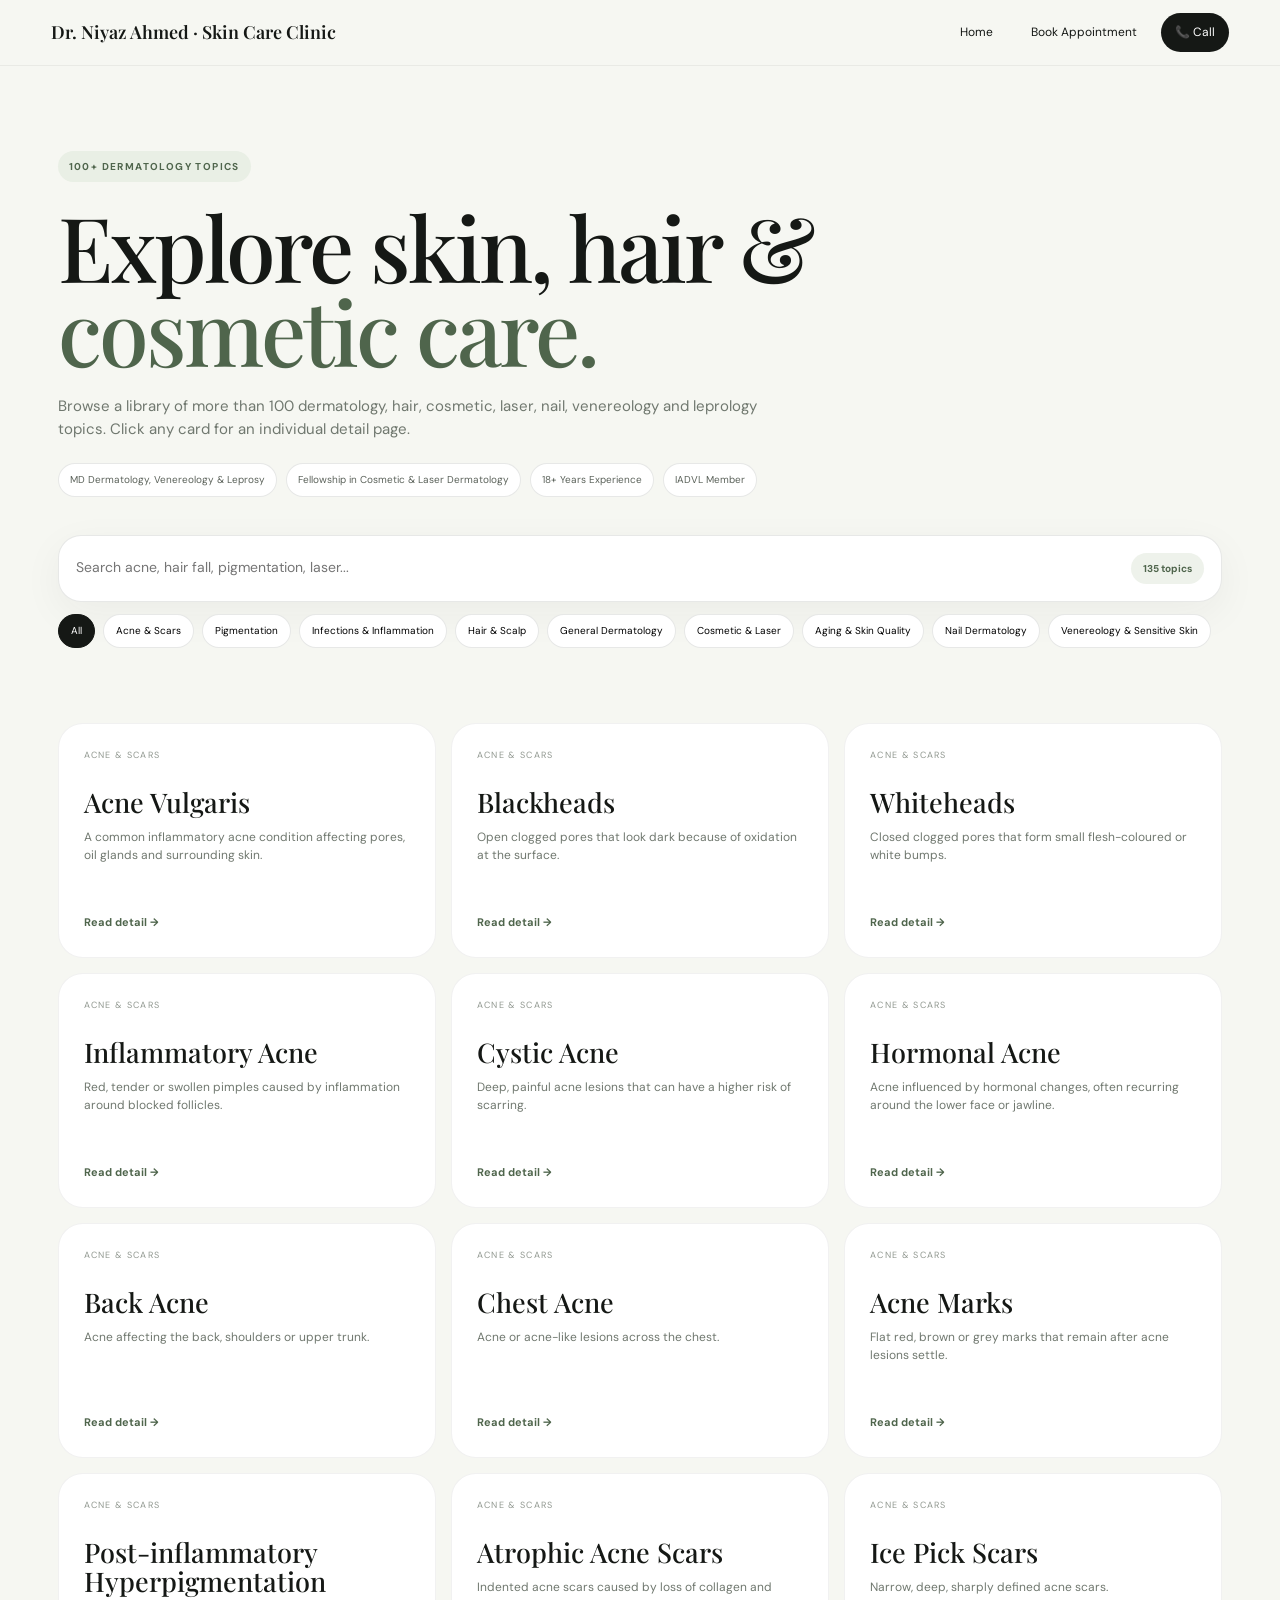
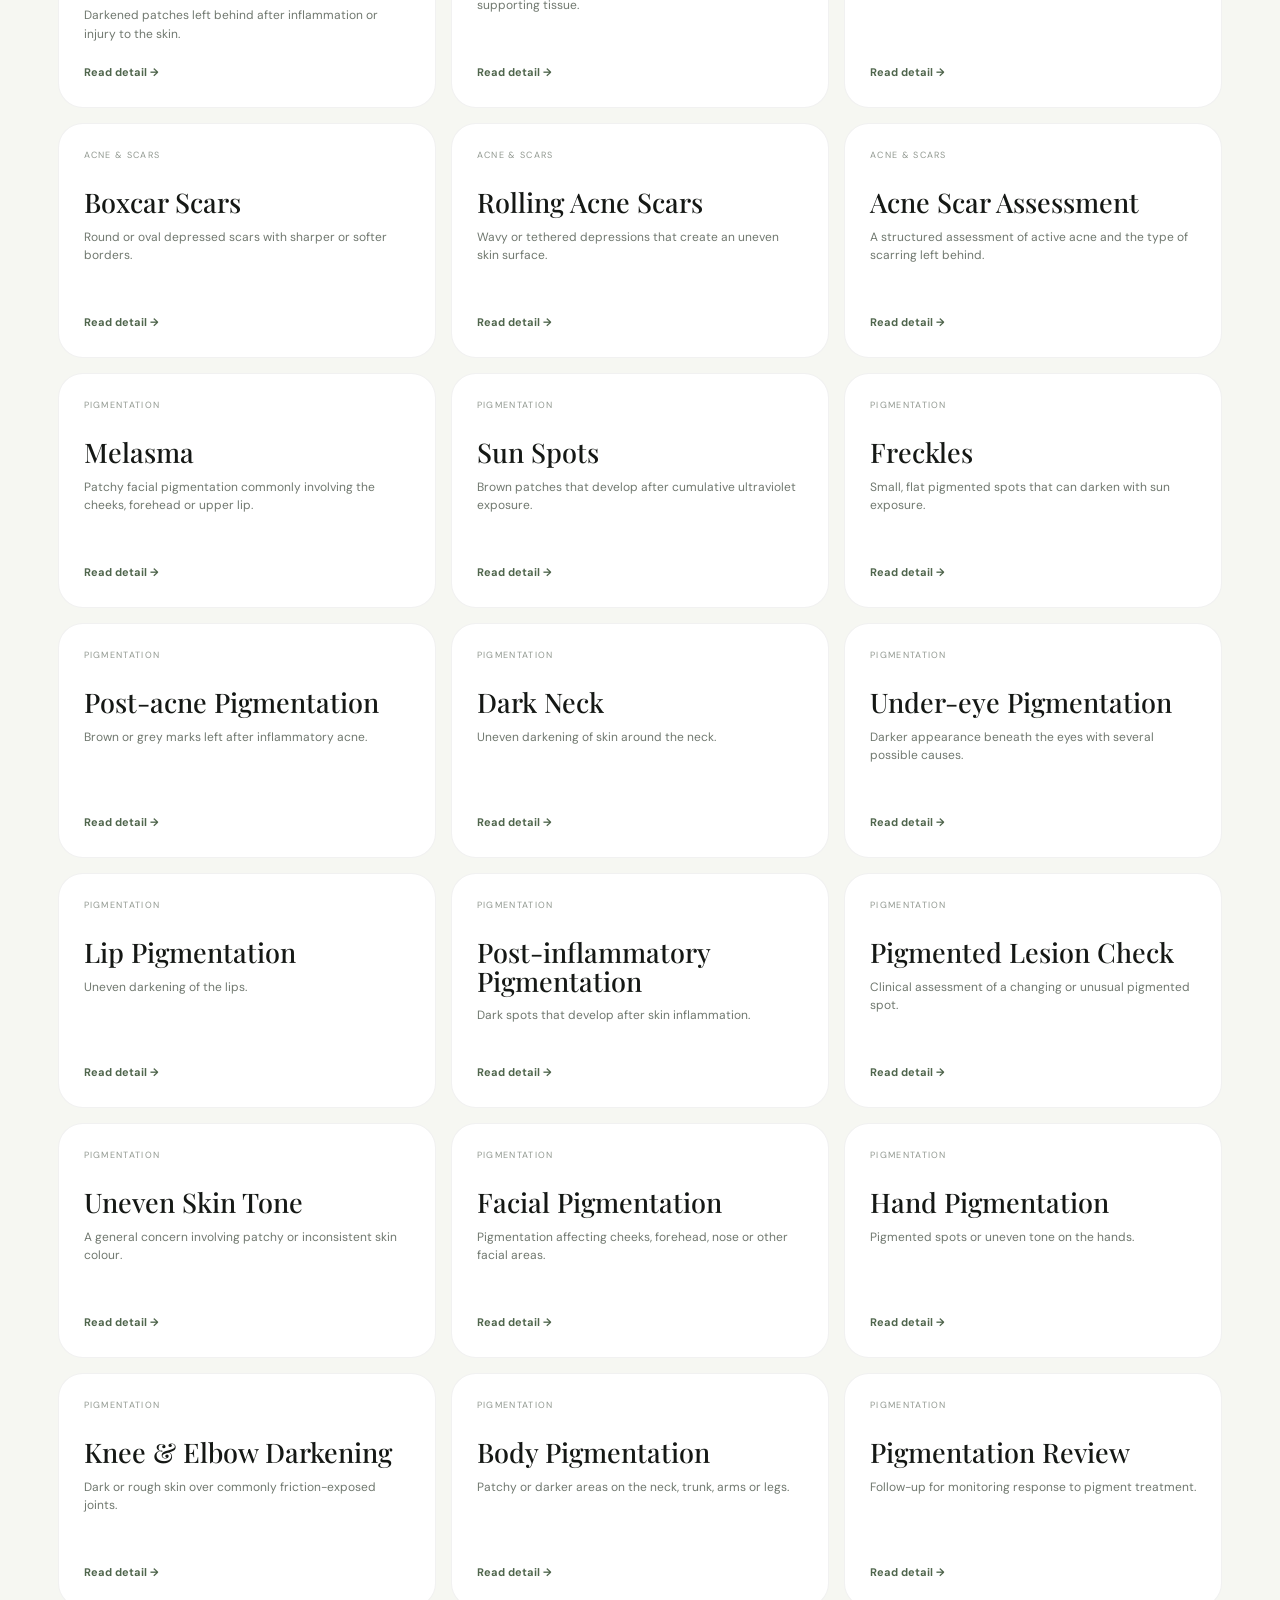
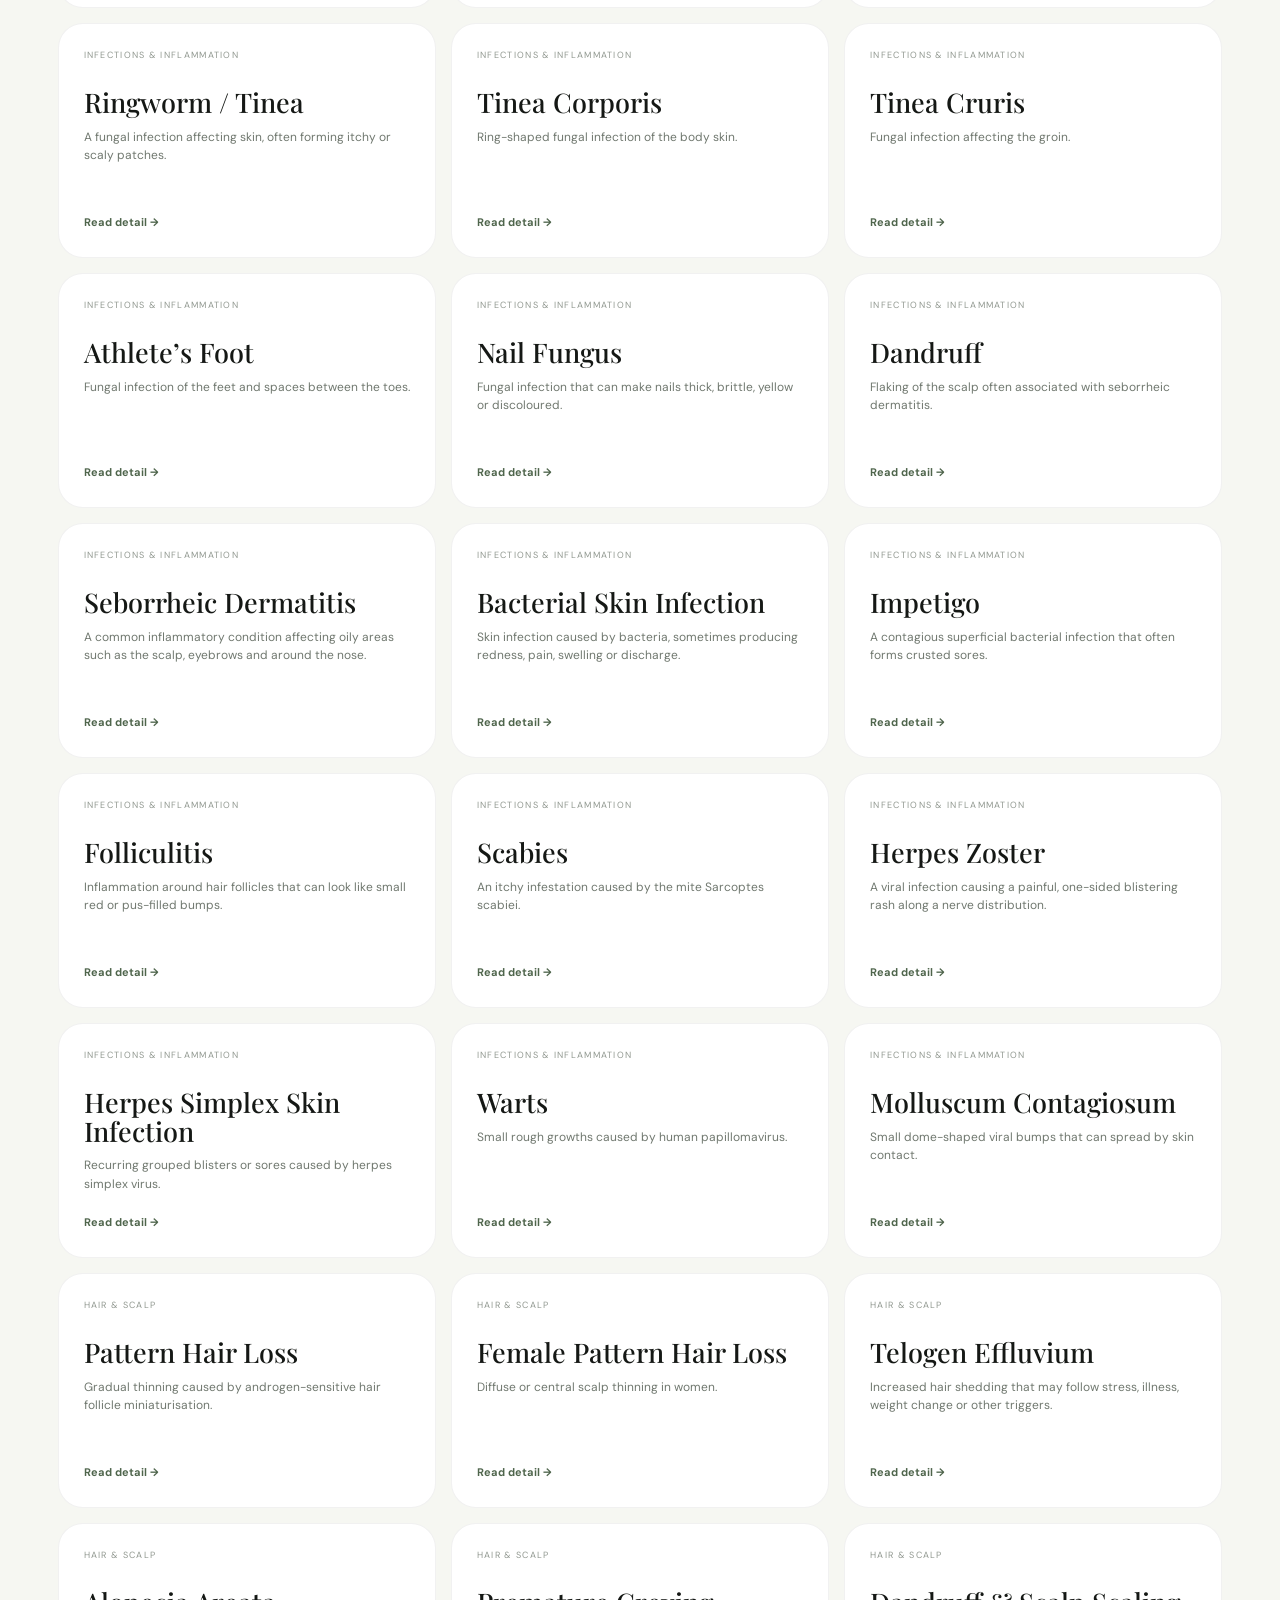
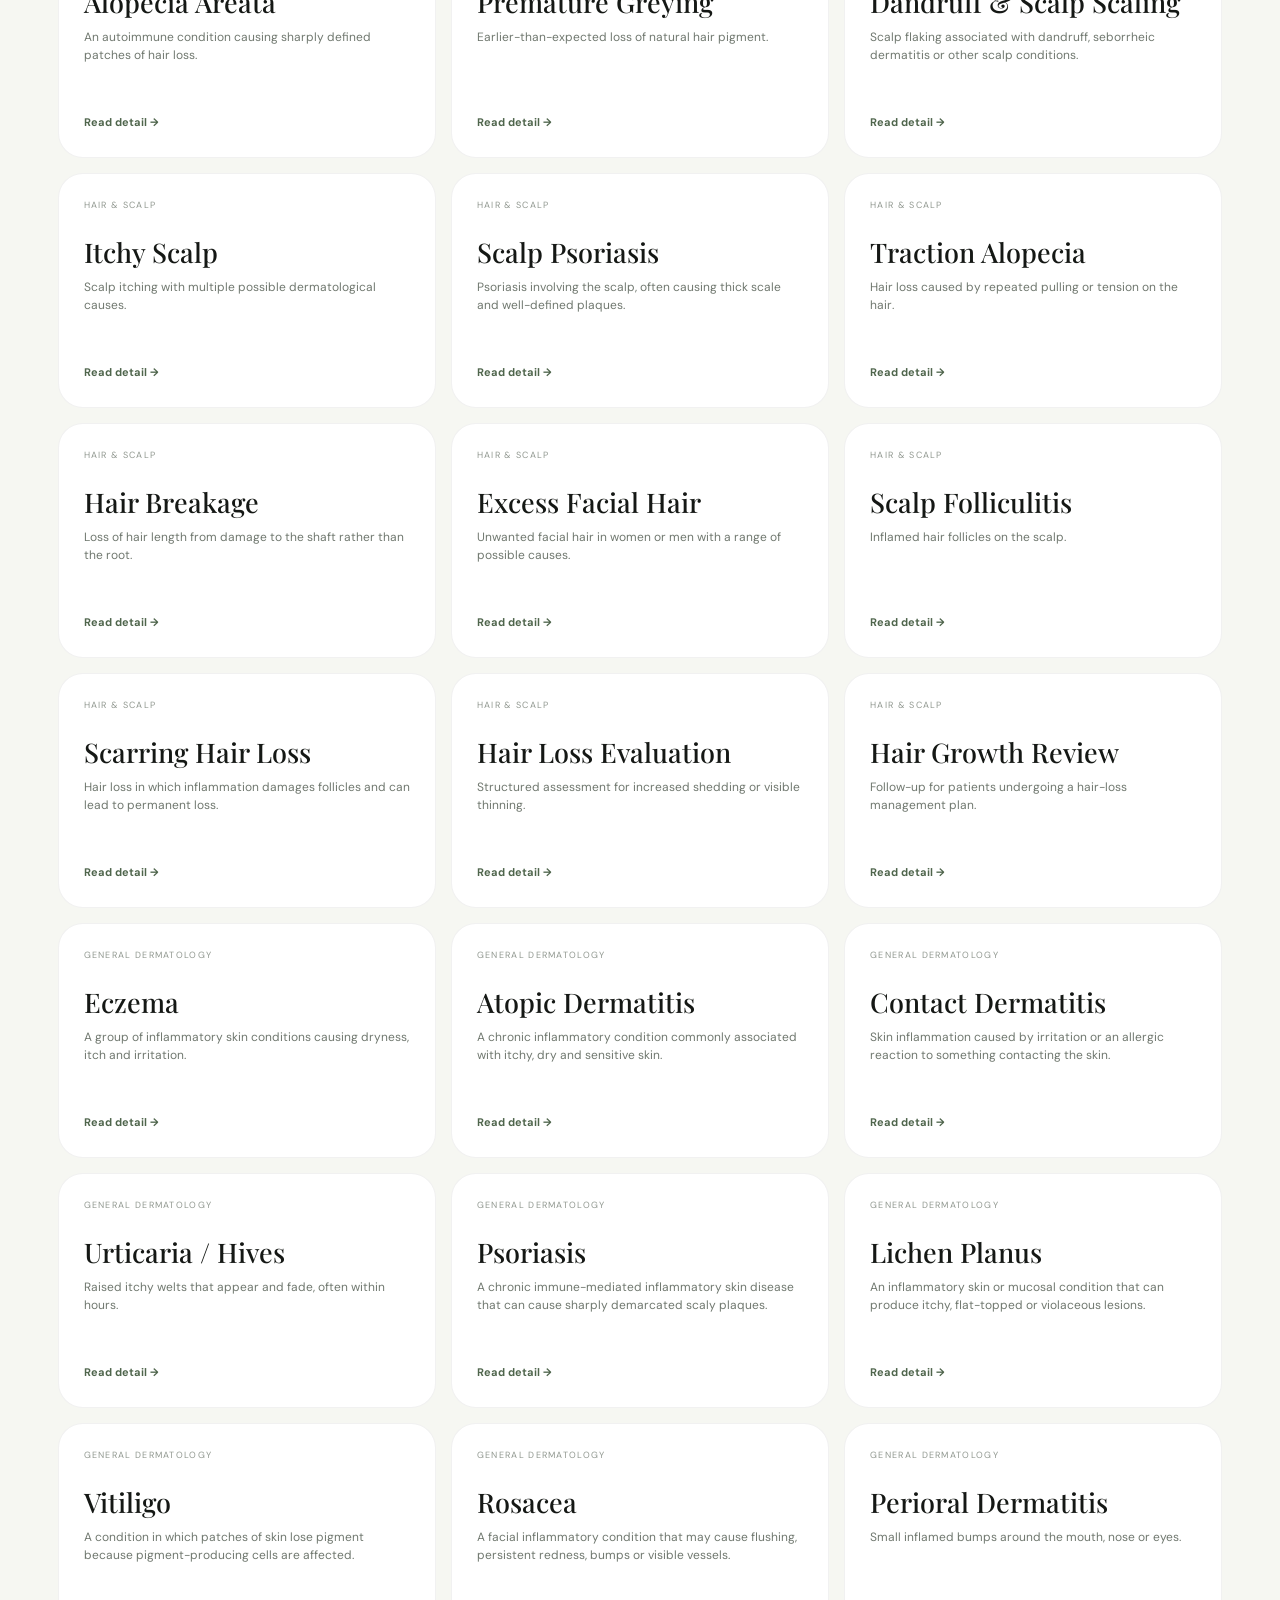
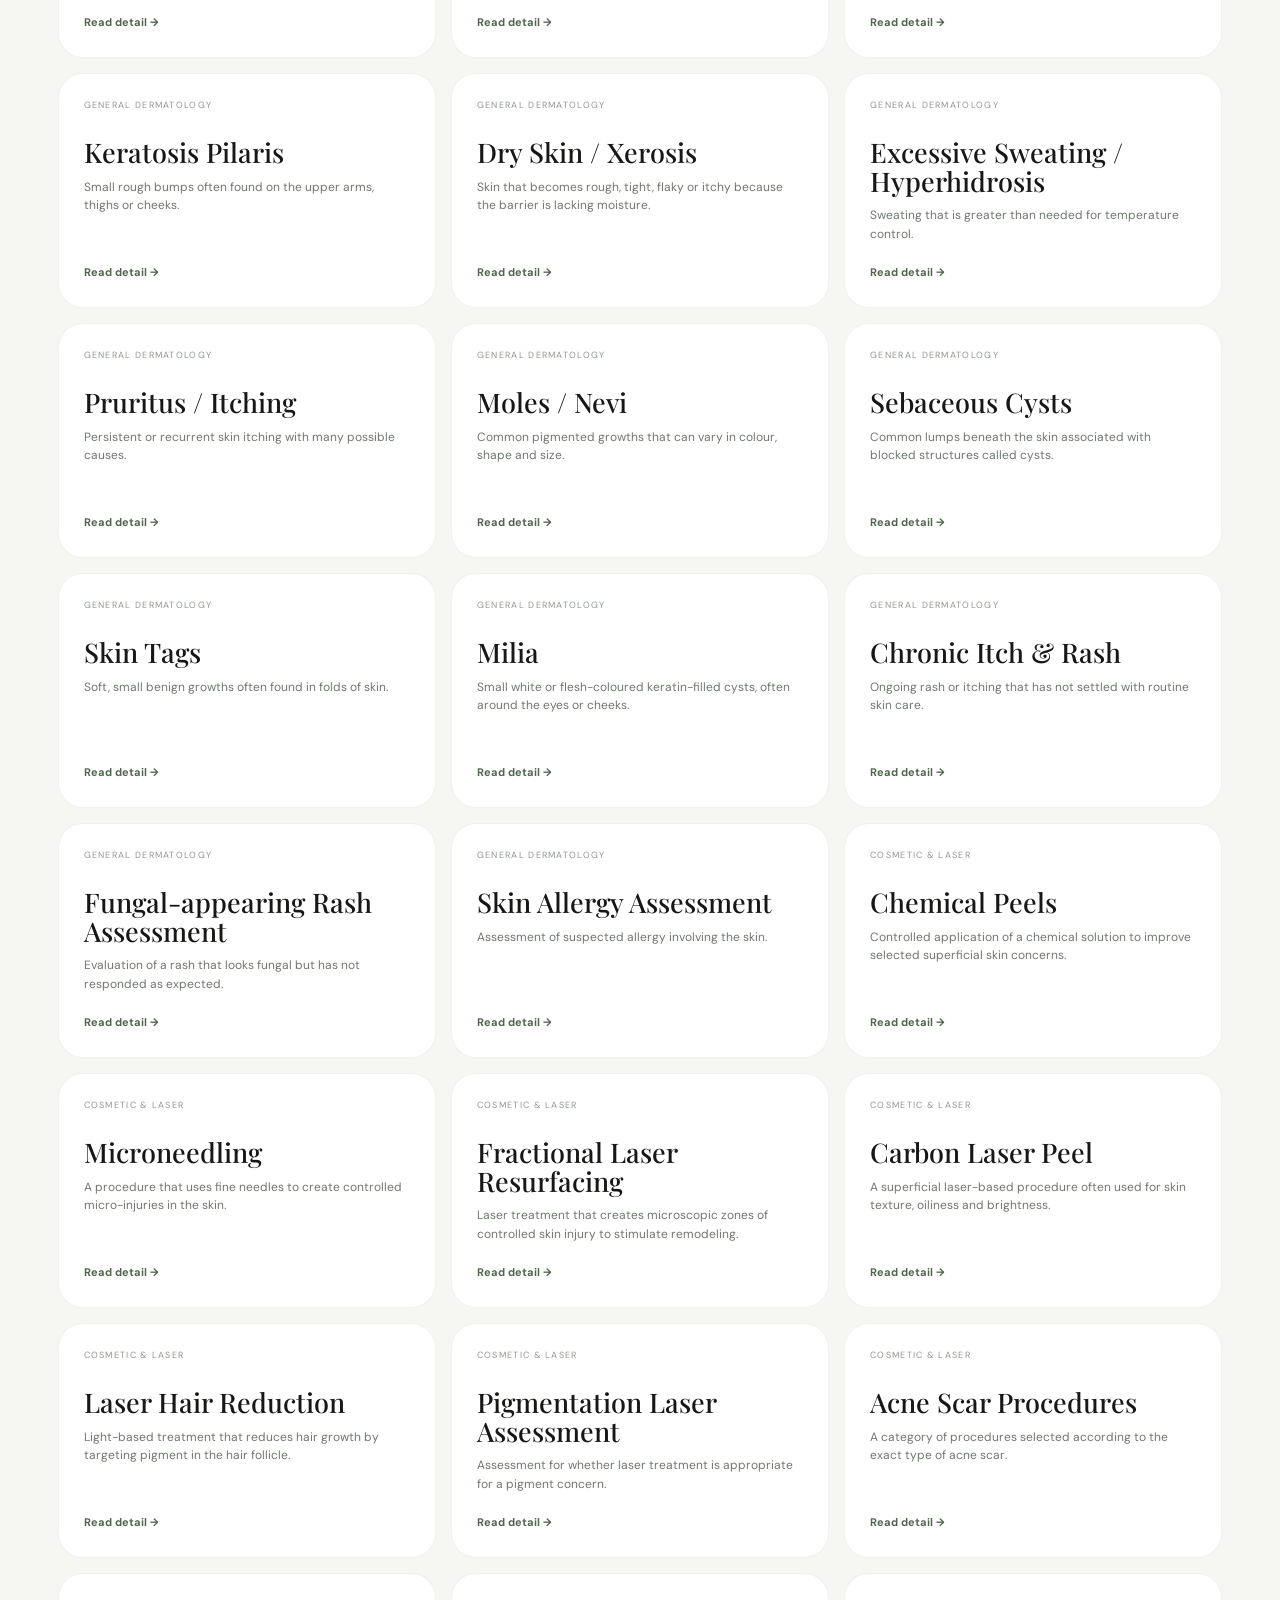
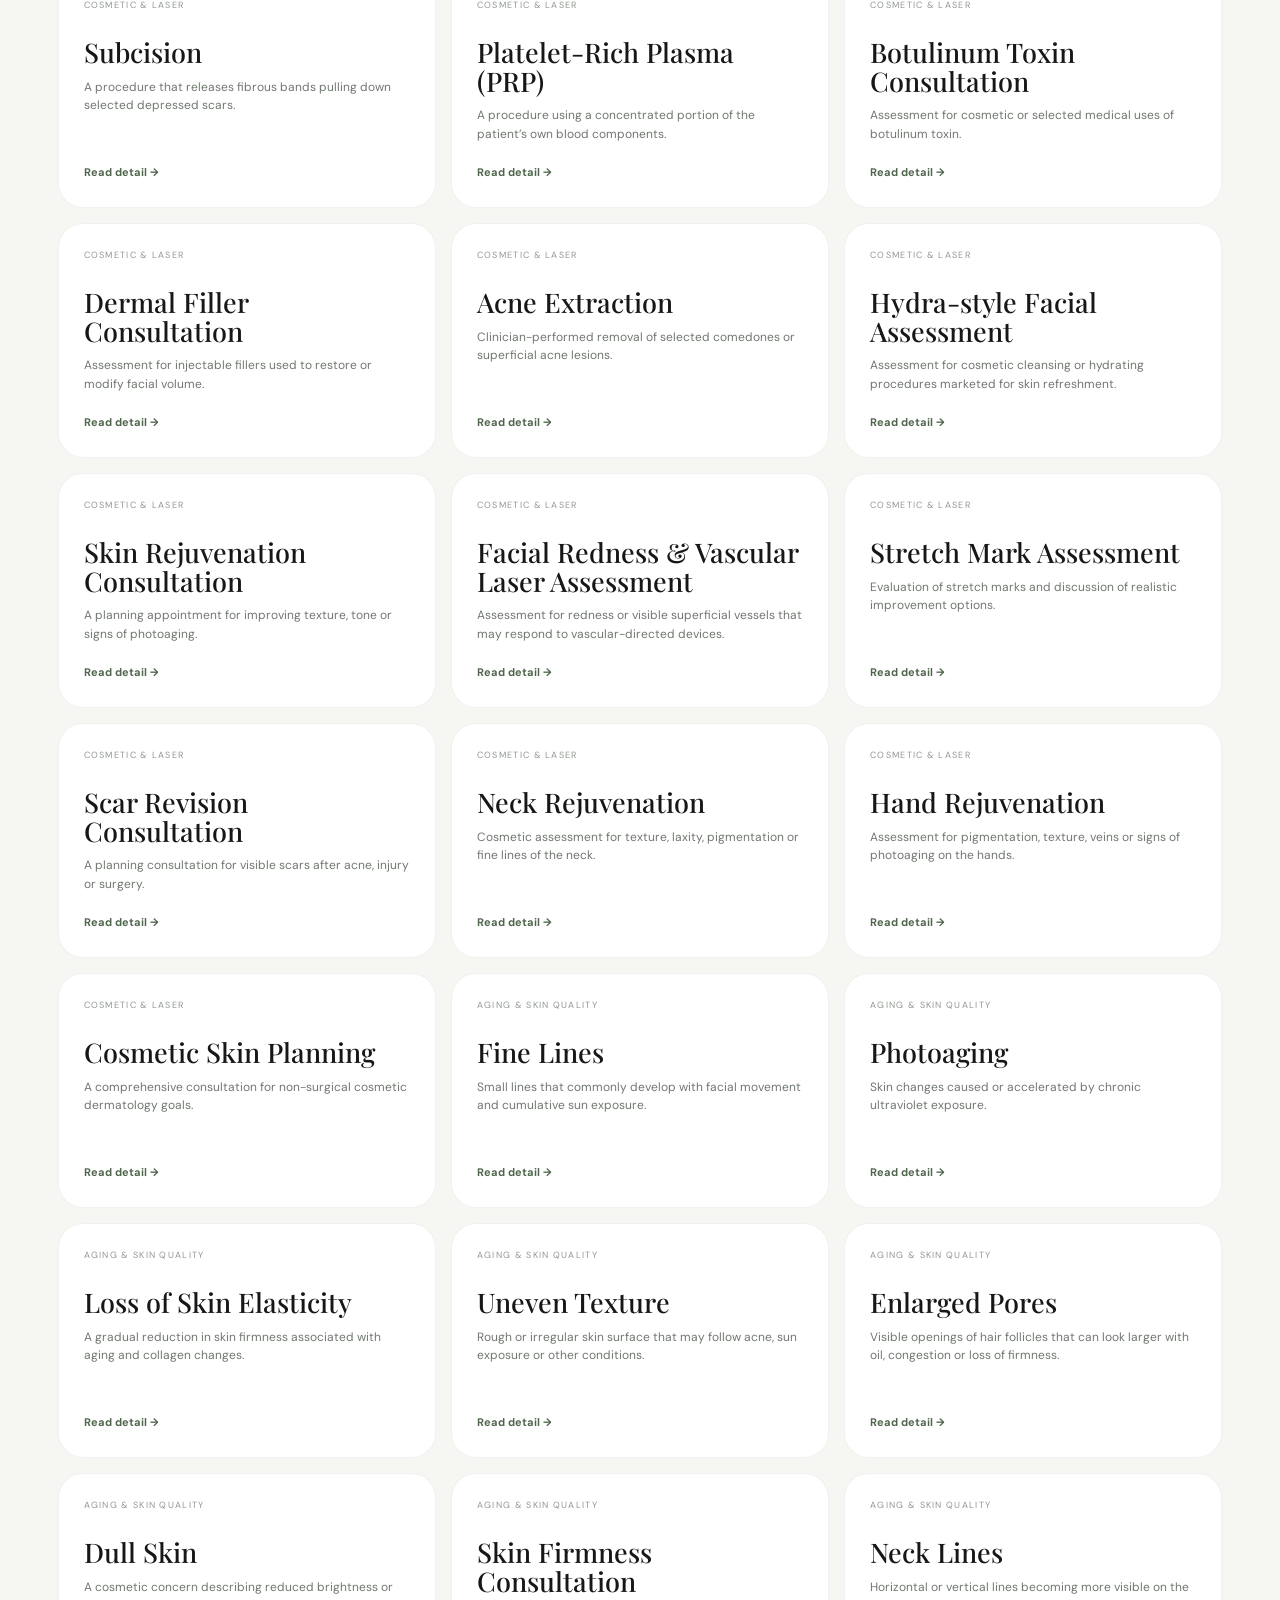
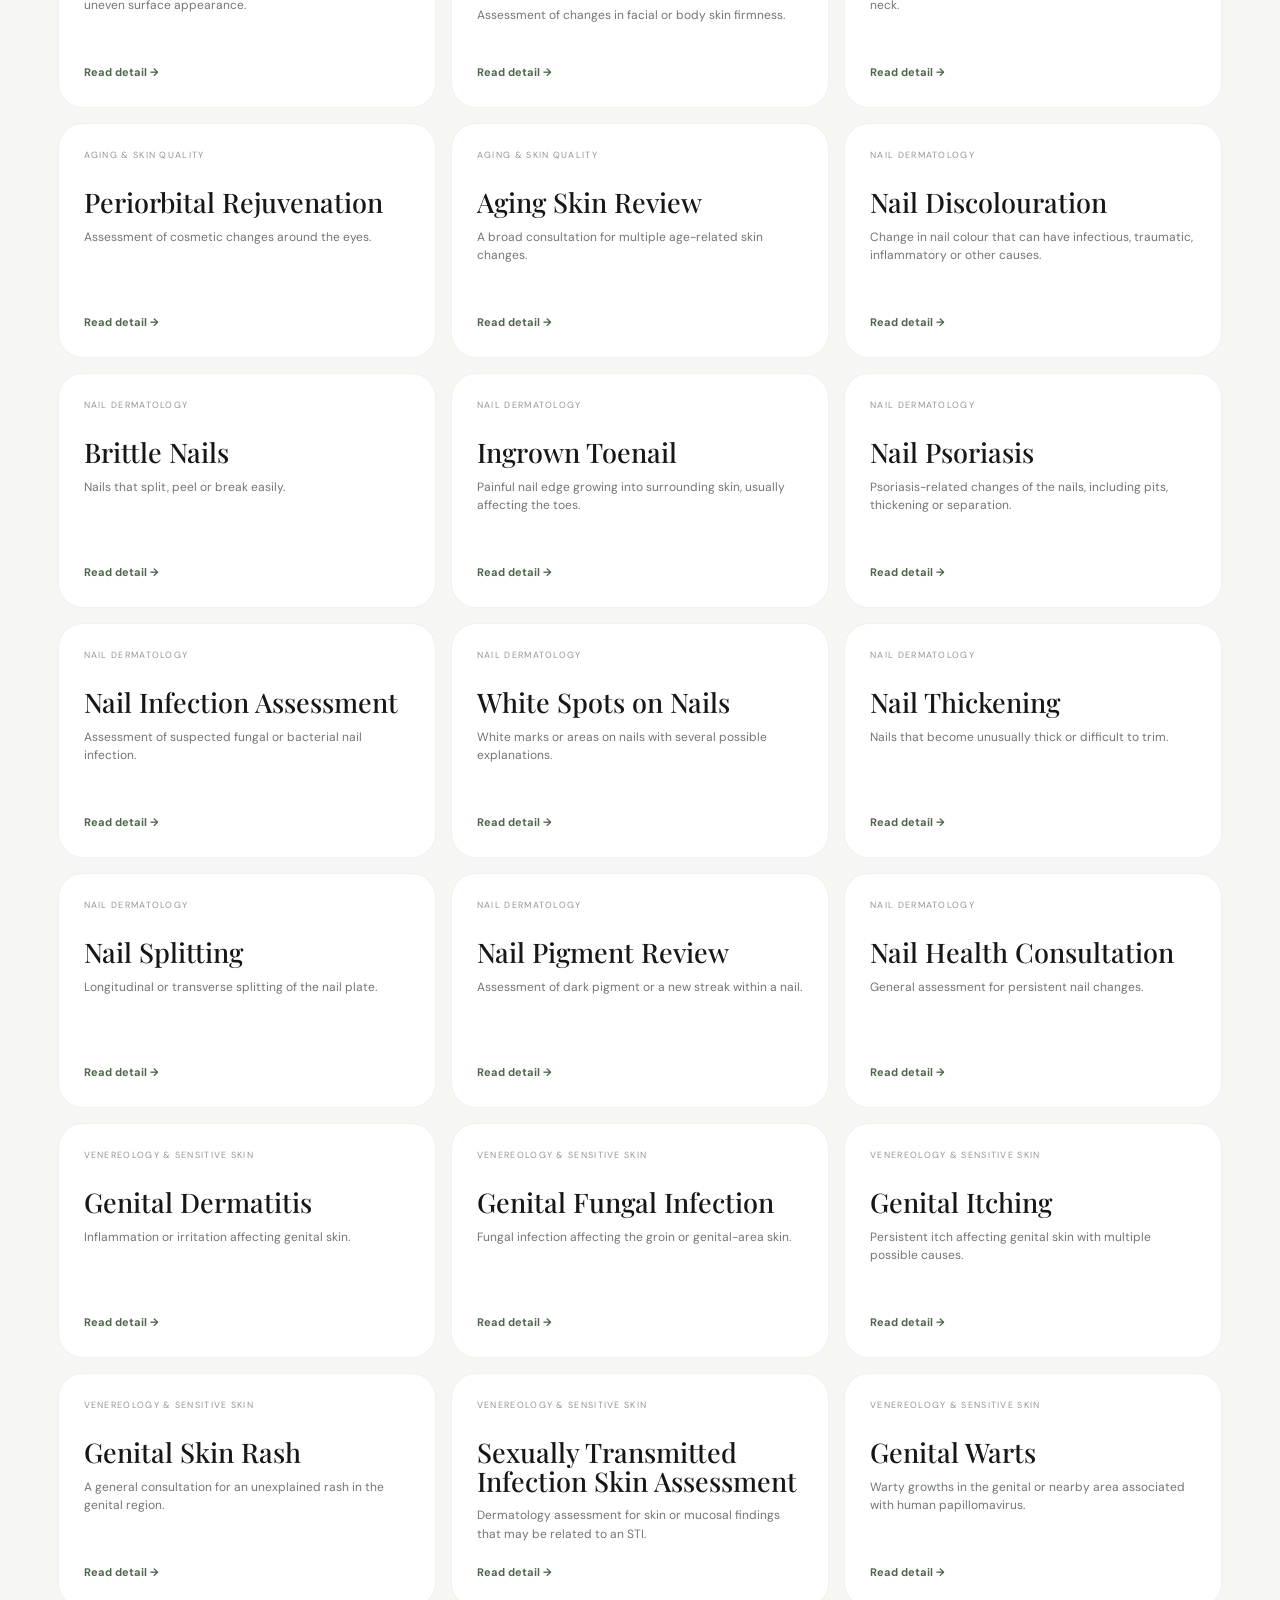
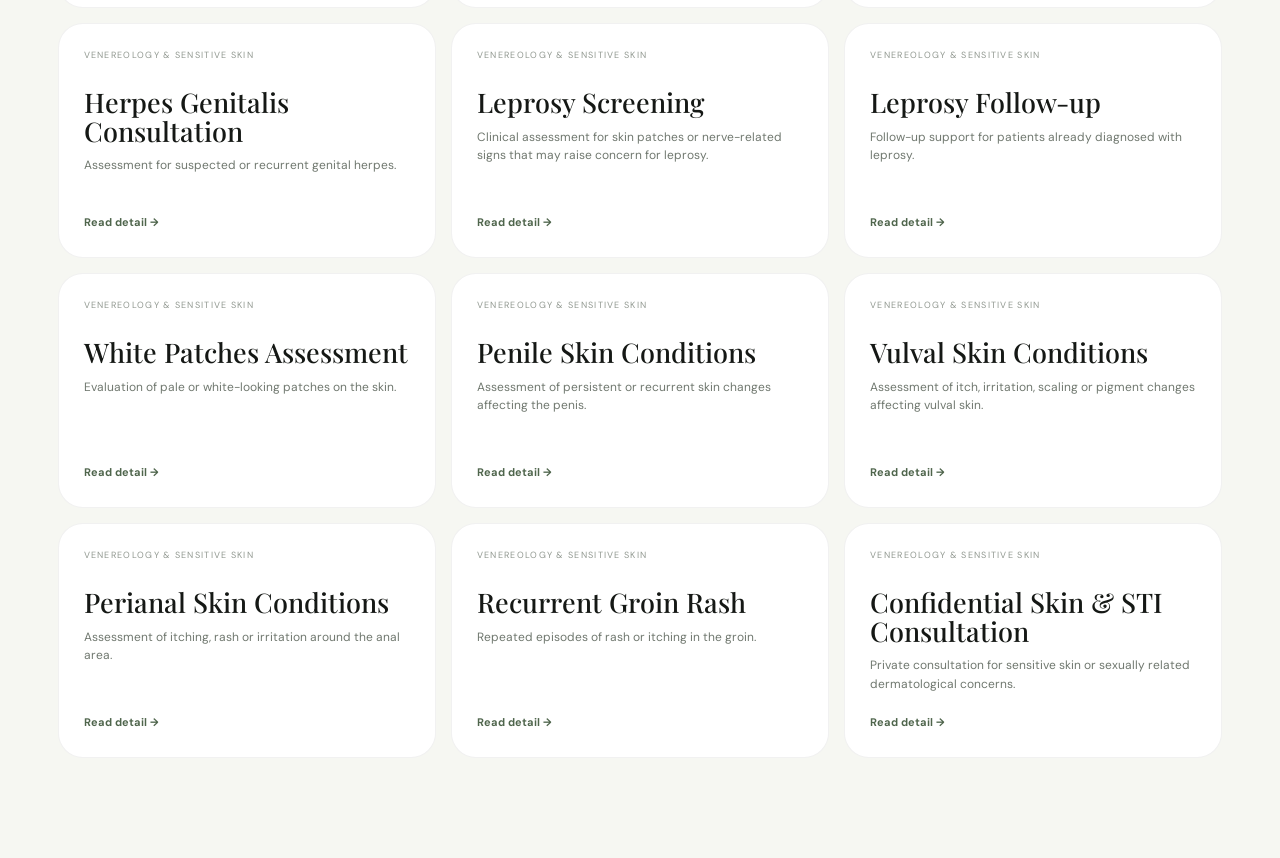
==== treatments.html @ 9f93c0d7 "Rename treatments to treatments.html" ====
<!DOCTYPE html>
<html lang="en">
<head>
<meta charset="UTF-8">
<meta name="viewport" content="width=device-width, initial-scale=1.0, viewport-fit=cover">
<meta name="theme-color" content="#f6f7f2">
<meta name="description" content="Explore 100+ skin, hair, cosmetic, laser and dermatology care topics from Skin Care Clinic, Seoni.">
<title>100+ Treatments & Services | Dr. Niyaz Ahmed | Skin Care Clinic Seoni</title>
<link rel="preconnect" href="https://fonts.googleapis.com"><link rel="preconnect" href="https://fonts.gstatic.com" crossorigin>
<link href="https://fonts.googleapis.com/css2?family=DM+Sans:wght@400;500;600;700&family=Playfair+Display:wght@500;600;700&display=swap" rel="stylesheet">
<style>
:root{--bg:#f6f7f2;--surface:#fff;--ink:#151815;--text:#343a33;--muted:#70786f;--sage:#738b6f;--dark:#4f654c;--line:rgba(20,30,20,.10);--soft:rgba(20,30,20,.06);--shadow:0 25px 80px rgba(31,42,31,.10);--ease:cubic-bezier(.2,.8,.2,1)}
*{box-sizing:border-box;margin:0;padding:0}html{scroll-behavior:smooth}body{font-family:"DM Sans",sans-serif;background:var(--bg);color:var(--ink);line-height:1.55;overflow-x:hidden}a{color:inherit;text-decoration:none}button,input,select{font:inherit}button{cursor:pointer}.top{position:sticky;top:0;z-index:50;padding:13px 4%;background:rgba(246,247,242,.84);backdrop-filter:blur(20px);border-bottom:1px solid var(--soft)}.nav{max-width:1380px;margin:auto;display:flex;justify-content:space-between;align-items:center;gap:20px}.brand{font:600 18px "Playfair Display",serif}.navlinks{display:flex;gap:10px;align-items:center}.navlinks a{padding:10px 14px;border-radius:999px;font-size:12px}.navlinks a:hover{background:#fff}.call{background:var(--ink);color:#fff!important}.hero{padding:85px 4.5% 45px}.container{max-width:1380px;margin:auto}.eyebrow{display:inline-flex;padding:8px 11px;border-radius:999px;background:#e9efe5;color:var(--dark);font-size:10px;font-weight:700;letter-spacing:1.4px;text-transform:uppercase}.hero h1{font:500 clamp(46px,7vw,92px)/.94 "Playfair Display",serif;letter-spacing:-3px;margin-top:22px;max-width:900px}.hero h1 span{color:var(--dark)}.hero p{max-width:750px;color:var(--muted);margin-top:22px;font-size:15px}.meta{display:flex;gap:9px;flex-wrap:wrap;margin-top:22px}.chip{padding:8px 11px;border:1px solid var(--line);border-radius:999px;background:#fff;font-size:10px;color:#5b625a}.tool{margin-top:38px;padding:17px;border:1px solid var(--line);background:#fff;border-radius:23px;display:grid;grid-template-columns:1fr auto;gap:10px;box-shadow:0 12px 40px rgba(31,42,31,.05)}.tool input{width:100%;border:0;outline:none;background:transparent;font-size:14px}.count{display:inline-flex;align-items:center;padding:8px 12px;border-radius:999px;background:#eef2eb;color:var(--dark);font-size:10px;font-weight:700}.filters{display:flex;gap:8px;flex-wrap:wrap;margin-top:12px}.filter{border:1px solid var(--line);background:#fff;border-radius:999px;padding:8px 12px;font-size:10px}.filter.active{background:var(--ink);border-color:var(--ink);color:#fff}.grid{display:grid;grid-template-columns:repeat(3,1fr);gap:15px;padding:30px 4.5% 100px}.card{background:#fff;border:1px solid var(--soft);border-radius:25px;padding:25px;min-height:235px;transition:.4s var(--ease);display:flex;flex-direction:column;cursor:pointer}.card:hover{transform:translateY(-6px);box-shadow:var(--shadow)}.cat{font-size:9px;color:#919890;text-transform:uppercase;letter-spacing:1.3px}.card h2{font:500 27px/1.05 "Playfair Display",serif;margin-top:26px}.card p{font-size:12px;color:var(--muted);margin-top:11px}.more{margin-top:auto;padding-top:20px;color:var(--dark);font-size:11px;font-weight:700}.empty{grid-column:1/-1;background:#fff;border:1px solid var(--line);border-radius:25px;padding:35px;text-align:center;color:var(--muted);display:none}.detailPage{padding:70px 4.5% 100px;display:none}.detailShell{max-width:1100px;margin:auto;background:#fff;border:1px solid var(--soft);border-radius:36px;padding:45px;box-shadow:var(--shadow)}.back{display:inline-flex;padding:10px 13px;border-radius:999px;background:#eef2eb;color:var(--dark);font-size:11px;font-weight:700}.detailPage h1{font:500 clamp(46px,6vw,74px)/.95 "Playfair Display",serif;letter-spacing:-2.5px;margin-top:25px}.detailPage h1 span{color:var(--dark)}.detailIntro{max-width:780px;color:var(--muted);font-size:16px;margin-top:20px}.detailGrid{display:grid;grid-template-columns:1fr 1fr;gap:15px;margin-top:38px}.detailBox{background:#f7f8f4;border-radius:24px;padding:25px}.detailBox h3{font:500 24px "Playfair Display",serif}.detailBox p{margin-top:10px;color:var(--muted);font-size:13px}.detailCta{margin-top:30px;display:flex;flex-wrap:wrap;gap:10px}.btn{display:inline-flex;align-items:center;justify-content:center;border-radius:999px;padding:14px 18px;font-size:12px;font-weight:700}.dark{background:var(--ink);color:#fff}.light{background:#fff;border:1px solid var(--line)}.disclaimer{max-width:1050px;margin:30px auto 0;padding:18px 4.5%;color:#6d746c;font-size:10px;text-align:center}.hide{display:none!important}@media(max-width:900px){.grid{grid-template-columns:1fr 1fr}.detailGrid{grid-template-columns:1fr}}@media(max-width:600px){.top{padding:9px 4%}.navlinks a:not(.call){display:none}.hero{padding:58px 5% 28px}.hero h1{font-size:53px;letter-spacing:-2px}.tool{grid-template-columns:1fr}.grid{grid-template-columns:1fr;padding:20px 5% 75px}.card{min-height:215px}.detailPage{padding:35px 5% 70px}.detailShell{padding:25px;border-radius:27px}.detailPage h1{font-size:49px}.detailIntro{font-size:14px}}
</style>
</head>
<body>
<header class="top"><div class="nav"><a class="brand" href="index.html">Dr. Niyaz Ahmed · Skin Care Clinic</a><div class="navlinks"><a href="index.html">Home</a><a href="index.html#appointment">Book Appointment</a><a class="call" href="tel:+919303214285">📞 Call</a></div></div></header>
<main>
<div id="listing">
<section class="hero"><div class="container"><div class="eyebrow">100+ dermatology topics</div><h1>Explore skin, hair & <span>cosmetic care.</span></h1><p>Browse a library of more than 100 dermatology, hair, cosmetic, laser, nail, venereology and leprology topics. Click any card for an individual detail page.</p><div class="meta"><span class="chip">MD Dermatology, Venereology & Leprosy</span><span class="chip">Fellowship in Cosmetic & Laser Dermatology</span><span class="chip">18+ Years Experience</span><span class="chip">IADVL Member</span></div><div class="tool"><input id="search" type="search" placeholder="Search acne, hair fall, pigmentation, laser..." autocomplete="off"><span class="count" id="count">135 topics</span></div><div class="filters" id="filters"></div></div></section>
<section class="grid" id="grid"></section><div class="empty" id="empty">No matching topic found. Try another search.</div>
</div>
<section class="detailPage" id="detail"><div class="detailShell"><a class="back" href="treatments.html">← Back to all treatments</a><div class="cat" id="dCat" style="margin-top:24px"></div><h1 id="dTitle"></h1><p class="detailIntro" id="dSummary"></p><div class="detailGrid"><div class="detailBox"><h3>What is it?</h3><p id="dDetail"></p></div><div class="detailBox"><h3>How the approach is chosen</h3><p id="dApproach"></p></div></div><div class="detailCta"><a class="btn dark" href="index.html#appointment">📅 Book Appointment</a><a class="btn light" href="tel:+919303214285">📞 Call +91 9303214285</a></div></div><div class="disclaimer">This library is for general educational information. A similar-looking rash, spot or hair problem can have different causes. Diagnosis, treatment choice and procedure suitability are decided after an individual clinical consultation.</div></section>
</main>
<script>
const DATA = [{"category": "Acne & Scars", "title": "Acne Vulgaris", "summary": "A common inflammatory acne condition affecting pores, oil glands and surrounding skin.", "detail": "Acne vulgaris can appear as blackheads, whiteheads, red bumps, pustules or deeper painful lesions. A dermatologist can assess severity, triggers, skin type and the possibility of scarring before recommending a plan.", "approach": "The approach may include prescription or non-prescription skin care, acne medicines, lifestyle guidance and follow-up depending on severity.", "slug": "acne-vulgaris"}, {"category": "Acne & Scars", "title": "Blackheads", "summary": "Open clogged pores that look dark because of oxidation at the surface.", "detail": "Blackheads are open comedones, not dirt trapped in the skin. Repeated squeezing can irritate skin and increase the chance of marks or inflammation.", "approach": "Care may focus on pore-clearing skin care, comedonal acne treatment and habits that reduce repeated clogging.", "slug": "blackheads"}, {"category": "Acne & Scars", "title": "Whiteheads", "summary": "Closed clogged pores that form small flesh-coloured or white bumps.", "detail": "Whiteheads are closed comedones caused by a mixture of oil and dead skin cells within a pore. They may become inflamed if the blockage persists.", "approach": "A consultation can determine whether topical comedonal acne care or other treatment options are appropriate.", "slug": "whiteheads"}, {"category": "Acne & Scars", "title": "Inflammatory Acne", "summary": "Red, tender or swollen pimples caused by inflammation around blocked follicles.", "detail": "Inflammatory acne can range from small papules and pustules to larger painful lesions. Early assessment matters when acne is persistent or leaving marks.", "approach": "Treatment is selected according to the number, depth and location of lesions and whether scarring is developing.", "slug": "inflammatory-acne"}, {"category": "Acne & Scars", "title": "Cystic Acne", "summary": "Deep, painful acne lesions that can have a higher risk of scarring.", "detail": "Cystic or nodulocystic acne involves deeper inflammation and should not be repeatedly squeezed or picked. It often needs a more structured medical plan.", "approach": "A dermatologist may consider prescription treatment and close follow-up when acne is severe or resistant.", "slug": "cystic-acne"}, {"category": "Acne & Scars", "title": "Hormonal Acne", "summary": "Acne influenced by hormonal changes, often recurring around the lower face or jawline.", "detail": "Hormonal influences can contribute to recurring acne, especially when flares follow a pattern. The full history helps distinguish acne from other follicular or inflammatory conditions.", "approach": "Management depends on the patient, pattern, age, medical history and whether hormonal treatment is appropriate.", "slug": "hormonal-acne"}, {"category": "Acne & Scars", "title": "Back Acne", "summary": "Acne affecting the back, shoulders or upper trunk.", "detail": "Back acne can be worsened by sweating, friction, occlusive clothing and some hair or body products. Lesions may also be harder to reach and treat consistently.", "approach": "Treatment can include body-directed skin care and medical acne treatment chosen according to severity.", "slug": "back-acne"}, {"category": "Acne & Scars", "title": "Chest Acne", "summary": "Acne or acne-like lesions across the chest.", "detail": "Chest breakouts may be true acne, folliculitis or a mixture of causes. A clinical examination helps determine which pattern is present.", "approach": "Care is based on the diagnosis and can include topical or systemic approaches when appropriate.", "slug": "chest-acne"}, {"category": "Acne & Scars", "title": "Acne Marks", "summary": "Flat red, brown or grey marks that remain after acne lesions settle.", "detail": "Post-acne marks are not the same as active acne scars. Their appearance can change gradually, and sun exposure may make some forms more noticeable.", "approach": "A plan usually combines control of new acne with appropriate pigmentation-focused care and sun protection.", "slug": "acne-marks"}, {"category": "Acne & Scars", "title": "Post-inflammatory Hyperpigmentation", "summary": "Darkened patches left behind after inflammation or injury to the skin.", "detail": "Post-inflammatory hyperpigmentation can follow acne, rashes, bites or irritation. It is more visible on many deeper skin tones and can take time to fade.", "approach": "Treatment focuses on controlling the original inflammation and may include topical or procedure-based options when suitable.", "slug": "post-inflammatory-hyperpigmentation"}, {"category": "Acne & Scars", "title": "Atrophic Acne Scars", "summary": "Indented acne scars caused by loss of collagen and supporting tissue.", "detail": "Atrophic scars include ice-pick, boxcar and rolling patterns. Different scar types respond differently, so assessment of texture and depth matters.", "approach": "Possible approaches include resurfacing, microneedling, subcision or other scar-focused procedures depending on the scar pattern.", "slug": "atrophic-acne-scars"}, {"category": "Acne & Scars", "title": "Ice Pick Scars", "summary": "Narrow, deep, sharply defined acne scars.", "detail": "Ice-pick scars extend deeper than their visible opening and can be difficult to improve with a single technique.", "approach": "A dermatologist may discuss scar-specific procedures rather than treating all acne scars as if they were identical.", "slug": "ice-pick-scars"}, {"category": "Acne & Scars", "title": "Boxcar Scars", "summary": "Round or oval depressed scars with sharper or softer borders.", "detail": "Boxcar scars can be shallow or deeper and may be more noticeable under certain lighting. The depth and edge of the scar guide procedure selection.", "approach": "Potential options include resurfacing, subcision or combination scar treatment when clinically appropriate.", "slug": "boxcar-scars"}, {"category": "Acne & Scars", "title": "Rolling Acne Scars", "summary": "Wavy or tethered depressions that create an uneven skin surface.", "detail": "Rolling scars often relate to fibrous bands under the skin that pull the surface down.", "approach": "Subcision and combination approaches may be discussed after examination, often alongside other scar procedures.", "slug": "rolling-acne-scars"}, {"category": "Acne & Scars", "title": "Acne Scar Assessment", "summary": "A structured assessment of active acne and the type of scarring left behind.", "detail": "Scar treatment works better when the scar type, skin characteristics and active acne are evaluated separately.", "approach": "The clinic can use the assessment to explain priorities, realistic timelines and possible treatment sequences.", "slug": "acne-scar-assessment"}, {"category": "Pigmentation", "title": "Melasma", "summary": "Patchy facial pigmentation commonly involving the cheeks, forehead or upper lip.", "detail": "Melasma is a chronic pigmentary condition influenced by multiple factors, including sunlight and hormonal influences.", "approach": "Management commonly emphasizes sun protection and a long-term, individualized pigment-control plan.", "slug": "melasma"}, {"category": "Pigmentation", "title": "Sun Spots", "summary": "Brown patches that develop after cumulative ultraviolet exposure.", "detail": "Sun spots or solar lentigines can appear as clearly defined pigmented areas on sun-exposed skin.", "approach": "Treatment may include topical care or selected procedures after diagnosis.", "slug": "sun-spots"}, {"category": "Pigmentation", "title": "Freckles", "summary": "Small, flat pigmented spots that can darken with sun exposure.", "detail": "Freckles are common pigment patterns and may become more visible during periods of higher ultraviolet exposure.", "approach": "The consultation focuses on confirming the pigment pattern and discussing cosmetic options and sun protection.", "slug": "freckles"}, {"category": "Pigmentation", "title": "Post-acne Pigmentation", "summary": "Brown or grey marks left after inflammatory acne.", "detail": "Pigmentation after acne can persist after the active pimples disappear and is often more noticeable with sun exposure.", "approach": "The plan usually addresses both ongoing acne and the pigment left behind.", "slug": "post-acne-pigmentation"}, {"category": "Pigmentation", "title": "Dark Neck", "summary": "Uneven darkening of skin around the neck.", "detail": "Dark neck can have several causes, including friction, inflammation, pigmentary conditions or metabolic associations.", "approach": "Evaluation is important before choosing a cosmetic treatment because the underlying cause matters.", "slug": "dark-neck"}, {"category": "Pigmentation", "title": "Under-eye Pigmentation", "summary": "Darker appearance beneath the eyes with several possible causes.", "detail": "Under-eye darkness may reflect pigmentation, visible vessels, shadows, thin skin or a combination of factors.", "approach": "Treatment options depend strongly on the cause and the sensitivity of the area.", "slug": "under-eye-pigmentation"}, {"category": "Pigmentation", "title": "Lip Pigmentation", "summary": "Uneven darkening of the lips.", "detail": "Lip pigmentation can be related to genetics, sun exposure, irritation, smoking, medications or inflammatory changes.", "approach": "A history and examination help identify the likely contributors before treatment.", "slug": "lip-pigmentation"}, {"category": "Pigmentation", "title": "Post-inflammatory Pigmentation", "summary": "Dark spots that develop after skin inflammation.", "detail": "Any inflammatory skin condition can sometimes leave behind temporary or persistent pigmentation.", "approach": "The original condition should be controlled while pigment-directed care is selected carefully.", "slug": "post-inflammatory-pigmentation"}, {"category": "Pigmentation", "title": "Pigmented Lesion Check", "summary": "Clinical assessment of a changing or unusual pigmented spot.", "detail": "A changing mole or pigmented lesion may need examination rather than cosmetic treatment.", "approach": "Dermatologists may assess shape, colour, borders, symptoms and change over time and decide whether further evaluation is needed.", "slug": "pigmented-lesion-check"}, {"category": "Pigmentation", "title": "Uneven Skin Tone", "summary": "A general concern involving patchy or inconsistent skin colour.", "detail": "Uneven skin tone may result from pigmentation, inflammation, sun exposure or post-acne changes.", "approach": "A consultation can separate active disease from cosmetic pigment concerns and guide the next step.", "slug": "uneven-skin-tone"}, {"category": "Pigmentation", "title": "Facial Pigmentation", "summary": "Pigmentation affecting cheeks, forehead, nose or other facial areas.", "detail": "Facial pigmentation can have multiple patterns, and similar-looking patches can have different causes.", "approach": "Diagnosis comes before choosing a treatment plan, especially for persistent or recurrent pigmentation.", "slug": "facial-pigmentation"}, {"category": "Pigmentation", "title": "Hand Pigmentation", "summary": "Pigmented spots or uneven tone on the hands.", "detail": "Hands receive substantial sun exposure and can develop freckles, lentigines or post-inflammatory pigmentation.", "approach": "Care may include sun protection, topical options or selected procedures when appropriate.", "slug": "hand-pigmentation"}, {"category": "Pigmentation", "title": "Knee & Elbow Darkening", "summary": "Dark or rough skin over commonly friction-exposed joints.", "detail": "Knees and elbows may appear darker because of friction, dryness, thickened skin or pigmentary changes.", "approach": "Treatment addresses texture and cause rather than simply attempting to bleach the skin.", "slug": "knee-elbow-darkening"}, {"category": "Pigmentation", "title": "Body Pigmentation", "summary": "Patchy or darker areas on the neck, trunk, arms or legs.", "detail": "Body pigmentation may follow inflammation, friction, infections or other dermatological conditions.", "approach": "The distribution and history help determine what is driving the pigmentation.", "slug": "body-pigmentation"}, {"category": "Pigmentation", "title": "Pigmentation Review", "summary": "Follow-up for monitoring response to pigment treatment.", "detail": "Pigment conditions often improve gradually and can fluctuate with sun exposure or the original trigger.", "approach": "Follow-up helps assess progress, tolerability and whether the plan should be adjusted.", "slug": "pigmentation-review"}, {"category": "Infections & Inflammation", "title": "Ringworm / Tinea", "summary": "A fungal infection affecting skin, often forming itchy or scaly patches.", "detail": "Tinea can occur on the body, groin, feet or other areas and can spread between people or through shared items.", "approach": "Correct diagnosis matters because several rashes can look similar and antifungal treatment should match the location and extent.", "slug": "ringworm-tinea"}, {"category": "Infections & Inflammation", "title": "Tinea Corporis", "summary": "Ring-shaped fungal infection of the body skin.", "detail": "Tinea corporis often produces expanding scaly patches with a more active border.", "approach": "Treatment generally focuses on appropriate antifungal therapy and reducing reinfection.", "slug": "tinea-corporis"}, {"category": "Infections & Inflammation", "title": "Tinea Cruris", "summary": "Fungal infection affecting the groin.", "detail": "Groin fungal infection can be itchy and may spread to adjacent skin.", "approach": "A dermatologist can distinguish it from eczema, intertrigo and other groin rashes before treatment.", "slug": "tinea-cruris"}, {"category": "Infections & Inflammation", "title": "Athlete’s Foot", "summary": "Fungal infection of the feet and spaces between the toes.", "detail": "Tinea pedis can cause scaling, cracking, itching or maceration between the toes.", "approach": "Care may combine antifungal therapy with foot-drying and hygiene measures.", "slug": "athlete-s-foot"}, {"category": "Infections & Inflammation", "title": "Nail Fungus", "summary": "Fungal infection that can make nails thick, brittle, yellow or discoloured.", "detail": "Nail changes can have several causes, so examination and sometimes testing can help confirm fungal infection.", "approach": "Treatment depends on the number of nails, severity and medical factors affecting medication choice.", "slug": "nail-fungus"}, {"category": "Infections & Inflammation", "title": "Dandruff", "summary": "Flaking of the scalp often associated with seborrheic dermatitis.", "detail": "Dandruff can involve fine to greasy flakes and may be accompanied by itching or redness.", "approach": "Management usually focuses on regular scalp care and anti-yeast or anti-inflammatory treatment when indicated.", "slug": "dandruff"}, {"category": "Infections & Inflammation", "title": "Seborrheic Dermatitis", "summary": "A common inflammatory condition affecting oily areas such as the scalp, eyebrows and around the nose.", "detail": "Seborrheic dermatitis can cause redness, scaling and itching and often follows a recurring pattern.", "approach": "Treatment aims to control inflammation and reduce the factors that trigger recurring flares.", "slug": "seborrheic-dermatitis"}, {"category": "Infections & Inflammation", "title": "Bacterial Skin Infection", "summary": "Skin infection caused by bacteria, sometimes producing redness, pain, swelling or discharge.", "detail": "Bacterial skin infections vary greatly in depth and severity and can sometimes progress quickly.", "approach": "A clinical examination helps determine whether urgent care, topical treatment or systemic treatment is needed.", "slug": "bacterial-skin-infection"}, {"category": "Infections & Inflammation", "title": "Impetigo", "summary": "A contagious superficial bacterial infection that often forms crusted sores.", "detail": "Impetigo is more common in children but can affect adults too.", "approach": "Treatment depends on the number and extent of lesions and the clinical diagnosis.", "slug": "impetigo"}, {"category": "Infections & Inflammation", "title": "Folliculitis", "summary": "Inflammation around hair follicles that can look like small red or pus-filled bumps.", "detail": "Folliculitis may result from bacteria, yeast, friction, shaving or occlusion, so the cause matters.", "approach": "Treatment is directed at the trigger and the specific type of folliculitis.", "slug": "folliculitis"}, {"category": "Infections & Inflammation", "title": "Scabies", "summary": "An itchy infestation caused by the mite Sarcoptes scabiei.", "detail": "Scabies typically causes intense itching, often worse at night, with characteristic lesions in certain body sites.", "approach": "Treatment usually involves the patient and appropriate close-contact management as advised by a clinician.", "slug": "scabies"}, {"category": "Infections & Inflammation", "title": "Herpes Zoster", "summary": "A viral infection causing a painful, one-sided blistering rash along a nerve distribution.", "detail": "Shingles can produce pain, grouped blisters and sensitivity in a band-like area.", "approach": "Early medical assessment is important because treatment timing can affect the course and complications.", "slug": "herpes-zoster"}, {"category": "Infections & Inflammation", "title": "Herpes Simplex Skin Infection", "summary": "Recurring grouped blisters or sores caused by herpes simplex virus.", "detail": "Herpes simplex can recur at the same or nearby sites and may be triggered by illness, stress or other factors.", "approach": "A dermatologist can assess whether antiviral treatment is appropriate and discuss recurrence management.", "slug": "herpes-simplex-skin-infection"}, {"category": "Infections & Inflammation", "title": "Warts", "summary": "Small rough growths caused by human papillomavirus.", "detail": "Warts can appear on the hands, feet, face or other sites and may spread through skin contact.", "approach": "Treatment options depend on the type, site, number and patient factors.", "slug": "warts"}, {"category": "Infections & Inflammation", "title": "Molluscum Contagiosum", "summary": "Small dome-shaped viral bumps that can spread by skin contact.", "detail": "Molluscum is often self-limited but can persist, spread or become inflamed.", "approach": "Management can include observation or active treatment depending on age, site, extent and symptoms.", "slug": "molluscum-contagiosum"}, {"category": "Hair & Scalp", "title": "Pattern Hair Loss", "summary": "Gradual thinning caused by androgen-sensitive hair follicle miniaturisation.", "detail": "Pattern hair loss can affect men and women and often progresses slowly over time.", "approach": "Assessment may include the pattern, duration, family history, scalp findings and relevant medical factors.", "slug": "pattern-hair-loss"}, {"category": "Hair & Scalp", "title": "Female Pattern Hair Loss", "summary": "Diffuse or central scalp thinning in women.", "detail": "Female pattern hair loss can overlap with other causes of shedding, so diagnosis is important before treatment.", "approach": "The plan is individualized according to age, severity, pattern and any contributing conditions.", "slug": "female-pattern-hair-loss"}, {"category": "Hair & Scalp", "title": "Telogen Effluvium", "summary": "Increased hair shedding that may follow stress, illness, weight change or other triggers.", "detail": "Telogen effluvium often becomes noticeable several weeks after the triggering event and can be temporary.", "approach": "Finding the trigger and allowing time for the hair cycle to recover are key parts of management.", "slug": "telogen-effluvium"}, {"category": "Hair & Scalp", "title": "Alopecia Areata", "summary": "An autoimmune condition causing sharply defined patches of hair loss.", "detail": "Alopecia areata can affect scalp hair, eyebrows, beard or body hair and may fluctuate over time.", "approach": "Treatment depends on the number, size and location of patches and the overall course.", "slug": "alopecia-areata"}, {"category": "Hair & Scalp", "title": "Premature Greying", "summary": "Earlier-than-expected loss of natural hair pigment.", "detail": "Premature greying can have genetic, nutritional or other associations, although many cases are familial.", "approach": "A consultation can determine whether any associated issue needs attention; cosmetic options can also be discussed.", "slug": "premature-greying"}, {"category": "Hair & Scalp", "title": "Dandruff & Scalp Scaling", "summary": "Scalp flaking associated with dandruff, seborrheic dermatitis or other scalp conditions.", "detail": "Persistent scaling can also occur with psoriasis, fungal disease or contact reactions.", "approach": "Diagnosis helps choose the correct scalp treatment rather than treating every type of flaking the same way.", "slug": "dandruff-scalp-scaling"}, {"category": "Hair & Scalp", "title": "Itchy Scalp", "summary": "Scalp itching with multiple possible dermatological causes.", "detail": "Itching can accompany dandruff, dermatitis, psoriasis, infection, allergy or excessive dryness.", "approach": "The scalp is examined for redness, scale, lesions or hair changes before treatment is selected.", "slug": "itchy-scalp"}, {"category": "Hair & Scalp", "title": "Scalp Psoriasis", "summary": "Psoriasis involving the scalp, often causing thick scale and well-defined plaques.", "detail": "Scalp psoriasis can extend beyond the hairline and may be mistaken for severe dandruff.", "approach": "Treatment focuses on controlling inflammation and scale and maintaining the scalp between flares.", "slug": "scalp-psoriasis"}, {"category": "Hair & Scalp", "title": "Traction Alopecia", "summary": "Hair loss caused by repeated pulling or tension on the hair.", "detail": "Tight hairstyles, extensions and repeated traction can damage follicles, especially around the hairline.", "approach": "Early reduction of mechanical stress is important; established loss may require additional management.", "slug": "traction-alopecia"}, {"category": "Hair & Scalp", "title": "Hair Breakage", "summary": "Loss of hair length from damage to the shaft rather than the root.", "detail": "Heat, chemical processing, friction and tight styling can weaken the hair shaft and cause breakage.", "approach": "The approach focuses on identifying damaging habits while checking that shedding from the scalp is not also present.", "slug": "hair-breakage"}, {"category": "Hair & Scalp", "title": "Excess Facial Hair", "summary": "Unwanted facial hair in women or men with a range of possible causes.", "detail": "Facial hair can be influenced by genetics, hormones, medications and certain endocrine conditions.", "approach": "Assessment can determine whether medical evaluation is needed alongside cosmetic hair-reduction options.", "slug": "excess-facial-hair"}, {"category": "Hair & Scalp", "title": "Scalp Folliculitis", "summary": "Inflamed hair follicles on the scalp.", "detail": "Scalp folliculitis may be associated with bacteria, yeast, friction or occlusion and can sometimes cause tenderness or pustules.", "approach": "Treatment depends on the cause and whether there is scarring or ongoing hair loss.", "slug": "scalp-folliculitis"}, {"category": "Hair & Scalp", "title": "Scarring Hair Loss", "summary": "Hair loss in which inflammation damages follicles and can lead to permanent loss.", "detail": "Scarring alopecias need careful examination because active inflammation can progressively destroy hair follicles.", "approach": "Early specialist assessment is important when scarring is suspected.", "slug": "scarring-hair-loss"}, {"category": "Hair & Scalp", "title": "Hair Loss Evaluation", "summary": "Structured assessment for increased shedding or visible thinning.", "detail": "Hair loss can have more than one cause, and the history often provides important clues about timing, triggers and pattern.", "approach": "A dermatologist may examine the scalp and hair and decide whether further tests are useful.", "slug": "hair-loss-evaluation"}, {"category": "Hair & Scalp", "title": "Hair Growth Review", "summary": "Follow-up for patients undergoing a hair-loss management plan.", "detail": "Hair grows slowly, so improvement is usually assessed over months rather than days.", "approach": "Follow-up helps assess shedding, density, side effects and adherence before making changes.", "slug": "hair-growth-review"}, {"category": "General Dermatology", "title": "Eczema", "summary": "A group of inflammatory skin conditions causing dryness, itch and irritation.", "detail": "Eczema can vary from mild dryness to active inflamed patches and may be triggered by irritants, allergies or a tendency toward sensitive skin.", "approach": "Treatment aims to control inflammation, repair the skin barrier and reduce triggers.", "slug": "eczema"}, {"category": "General Dermatology", "title": "Atopic Dermatitis", "summary": "A chronic inflammatory condition commonly associated with itchy, dry and sensitive skin.", "detail": "Atopic dermatitis can flare periodically and often needs a long-term skin-care strategy.", "approach": "The treatment plan depends on age, body site, flare severity and associated symptoms.", "slug": "atopic-dermatitis"}, {"category": "General Dermatology", "title": "Contact Dermatitis", "summary": "Skin inflammation caused by irritation or an allergic reaction to something contacting the skin.", "detail": "Common triggers include cosmetics, fragrances, detergents, metals and occupational exposures.", "approach": "Identifying and avoiding the trigger is central to management, with anti-inflammatory treatment used when appropriate.", "slug": "contact-dermatitis"}, {"category": "General Dermatology", "title": "Urticaria / Hives", "summary": "Raised itchy welts that appear and fade, often within hours.", "detail": "Hives can be acute or recurrent and may have many triggers, including infections, medications and physical stimuli.", "approach": "The clinician evaluates the pattern and looks for warning signs that require urgent attention.", "slug": "urticaria-hives"}, {"category": "General Dermatology", "title": "Psoriasis", "summary": "A chronic immune-mediated inflammatory skin disease that can cause sharply demarcated scaly plaques.", "detail": "Psoriasis may affect the scalp, elbows, knees, nails or other sites and can have periods of flare and remission.", "approach": "Treatment is selected according to extent, location, severity and other health factors.", "slug": "psoriasis"}, {"category": "General Dermatology", "title": "Lichen Planus", "summary": "An inflammatory skin or mucosal condition that can produce itchy, flat-topped or violaceous lesions.", "detail": "Lichen planus has several clinical patterns and can sometimes involve the mouth, nails or scalp.", "approach": "Diagnosis guides treatment and follow-up, particularly when sensitive sites are involved.", "slug": "lichen-planus"}, {"category": "General Dermatology", "title": "Vitiligo", "summary": "A condition in which patches of skin lose pigment because pigment-producing cells are affected.", "detail": "Vitiligo can begin at any age and may progress unpredictably.", "approach": "Management may involve medical treatment, camouflage, phototherapy or other approaches depending on extent and course.", "slug": "vitiligo"}, {"category": "General Dermatology", "title": "Rosacea", "summary": "A facial inflammatory condition that may cause flushing, persistent redness, bumps or visible vessels.", "detail": "Rosacea often affects the central face and can have triggers such as heat, sunlight, alcohol or spicy foods.", "approach": "Treatment is individualized to the dominant pattern and severity.", "slug": "rosacea"}, {"category": "General Dermatology", "title": "Perioral Dermatitis", "summary": "Small inflamed bumps around the mouth, nose or eyes.", "detail": "Perioral dermatitis can resemble acne but has a different pattern and may be affected by topical steroid use or skin products.", "approach": "Diagnosis is important because some common acne treatments or cosmetic habits can aggravate it.", "slug": "perioral-dermatitis"}, {"category": "General Dermatology", "title": "Keratosis Pilaris", "summary": "Small rough bumps often found on the upper arms, thighs or cheeks.", "detail": "Keratosis pilaris is common and harmless but can be bothersome cosmetically or because of texture.", "approach": "Care usually focuses on gentle skin care and measures that soften excess keratin.", "slug": "keratosis-pilaris"}, {"category": "General Dermatology", "title": "Dry Skin / Xerosis", "summary": "Skin that becomes rough, tight, flaky or itchy because the barrier is lacking moisture.", "detail": "Dry skin may be simple xerosis or a sign of an underlying inflammatory condition.", "approach": "Management focuses on restoring the barrier and identifying factors that cause ongoing dryness.", "slug": "dry-skin-xerosis"}, {"category": "General Dermatology", "title": "Excessive Sweating / Hyperhidrosis", "summary": "Sweating that is greater than needed for temperature control.", "detail": "Hyperhidrosis may affect the palms, soles, underarms or other areas and can interfere with daily life.", "approach": "Treatment choices vary by site and may include topical, procedural or systemic approaches.", "slug": "excessive-sweating-hyperhidrosis"}, {"category": "General Dermatology", "title": "Pruritus / Itching", "summary": "Persistent or recurrent skin itching with many possible causes.", "detail": "Itching may arise from a visible skin disease, dryness, systemic illness, medications or neuropathic causes.", "approach": "A careful history and examination are often needed to identify the underlying reason.", "slug": "pruritus-itching"}, {"category": "General Dermatology", "title": "Moles / Nevi", "summary": "Common pigmented growths that can vary in colour, shape and size.", "detail": "Most moles are benign, but changes in a mole deserve clinical attention, especially when they are new or evolving.", "approach": "A dermatologist can examine a concerning lesion and decide whether monitoring or further assessment is appropriate.", "slug": "moles-nevi"}, {"category": "General Dermatology", "title": "Sebaceous Cysts", "summary": "Common lumps beneath the skin associated with blocked structures called cysts.", "detail": "These lumps can remain stable for long periods or become swollen and painful when inflamed.", "approach": "Management depends on whether the cyst is asymptomatic, inflamed or repeatedly recurring.", "slug": "sebaceous-cysts"}, {"category": "General Dermatology", "title": "Skin Tags", "summary": "Soft, small benign growths often found in folds of skin.", "detail": "Skin tags commonly occur around the neck, underarms or groin and may catch on clothing or jewellery.", "approach": "They can be removed for symptoms or cosmetic reasons after confirmation of diagnosis.", "slug": "skin-tags"}, {"category": "General Dermatology", "title": "Milia", "summary": "Small white or flesh-coloured keratin-filled cysts, often around the eyes or cheeks.", "detail": "Milia are common and harmless but can persist for long periods.", "approach": "A clinician can confirm the diagnosis and discuss safe removal when desired.", "slug": "milia"}, {"category": "General Dermatology", "title": "Chronic Itch & Rash", "summary": "Ongoing rash or itching that has not settled with routine skin care.", "detail": "Persistent symptoms deserve assessment because eczema, fungal disease, psoriasis, allergy and other conditions can overlap in appearance.", "approach": "The focus is on identifying the diagnosis before repeatedly changing products or medications.", "slug": "chronic-itch-rash"}, {"category": "General Dermatology", "title": "Fungal-appearing Rash Assessment", "summary": "Evaluation of a rash that looks fungal but has not responded as expected.", "detail": "Steroids and mixed creams can sometimes change the appearance of infections and make diagnosis harder.", "approach": "A dermatologist can reassess the rash and select a more appropriate plan based on the examination.", "slug": "fungal-appearing-rash-assessment"}, {"category": "General Dermatology", "title": "Skin Allergy Assessment", "summary": "Assessment of suspected allergy involving the skin.", "detail": "Skin allergy can appear as itching, redness, swelling or recurring dermatitis after an exposure.", "approach": "The history of products, medicines, metals, foods and occupational exposures can help identify the likely trigger.", "slug": "skin-allergy-assessment"}, {"category": "Cosmetic & Laser", "title": "Chemical Peels", "summary": "Controlled application of a chemical solution to improve selected superficial skin concerns.", "detail": "Peels vary in strength and composition and are used for different indications such as pigmentation, acne or texture.", "approach": "The correct peel depends on skin type, indication, current skin condition and downtime considerations.", "slug": "chemical-peels"}, {"category": "Cosmetic & Laser", "title": "Microneedling", "summary": "A procedure that uses fine needles to create controlled micro-injuries in the skin.", "detail": "Microneedling is commonly considered for texture, selected scars and some pigmentation concerns.", "approach": "Procedure settings and after-care depend on the indication and the patient’s skin.", "slug": "microneedling"}, {"category": "Cosmetic & Laser", "title": "Fractional Laser Resurfacing", "summary": "Laser treatment that creates microscopic zones of controlled skin injury to stimulate remodeling.", "detail": "Fractional resurfacing can be considered for selected acne scars, texture and pigmentary or photoaging concerns.", "approach": "Laser type and settings must be matched to the condition and skin characteristics.", "slug": "fractional-laser-resurfacing"}, {"category": "Cosmetic & Laser", "title": "Carbon Laser Peel", "summary": "A superficial laser-based procedure often used for skin texture, oiliness and brightness.", "detail": "A carbon-based lotion is applied before selected laser passes in some protocols.", "approach": "Suitability depends on the skin concern, sensitivity and treatment goals.", "slug": "carbon-laser-peel"}, {"category": "Cosmetic & Laser", "title": "Laser Hair Reduction", "summary": "Light-based treatment that reduces hair growth by targeting pigment in the hair follicle.", "detail": "Multiple sessions are usually needed because hairs respond best during particular growth phases.", "approach": "The device and settings are chosen according to hair colour, skin type and body area.", "slug": "laser-hair-reduction"}, {"category": "Cosmetic & Laser", "title": "Pigmentation Laser Assessment", "summary": "Assessment for whether laser treatment is appropriate for a pigment concern.", "detail": "Not all pigmentation should be lasered, and some conditions can worsen with aggressive energy-based treatment.", "approach": "Diagnosis and skin-type assessment come before choosing a laser approach.", "slug": "pigmentation-laser-assessment"}, {"category": "Cosmetic & Laser", "title": "Acne Scar Procedures", "summary": "A category of procedures selected according to the exact type of acne scar.", "detail": "Depressed scars, rolling scars and deeper ice-pick scars often require different approaches.", "approach": "Combination treatment may be considered when multiple scar patterns are present.", "slug": "acne-scar-procedures"}, {"category": "Cosmetic & Laser", "title": "Subcision", "summary": "A procedure that releases fibrous bands pulling down selected depressed scars.", "detail": "Subcision is often discussed for tethered rolling or boxcar scars.", "approach": "The technique and whether it is combined with other procedures depend on scar depth and skin characteristics.", "slug": "subcision"}, {"category": "Cosmetic & Laser", "title": "Platelet-Rich Plasma (PRP)", "summary": "A procedure using a concentrated portion of the patient’s own blood components.", "detail": "PRP has been studied in hair loss and selected skin applications, with outcomes varying by condition and protocol.", "approach": "A consultation is needed to determine whether PRP is suitable and how it fits into a broader plan.", "slug": "platelet-rich-plasma-prp"}, {"category": "Cosmetic & Laser", "title": "Botulinum Toxin Consultation", "summary": "Assessment for cosmetic or selected medical uses of botulinum toxin.", "detail": "Botulinum toxin temporarily reduces activity of targeted muscles or glands and is used in several dermatological settings.", "approach": "Treatment requires precise assessment of anatomy, goals, dose and contraindications.", "slug": "botulinum-toxin-consultation"}, {"category": "Cosmetic & Laser", "title": "Dermal Filler Consultation", "summary": "Assessment for injectable fillers used to restore or modify facial volume.", "detail": "Fillers use injectable gels or other materials for selected contouring and volume concerns.", "approach": "The consultation covers facial anatomy, expectations, risks and whether filler is appropriate.", "slug": "dermal-filler-consultation"}, {"category": "Cosmetic & Laser", "title": "Acne Extraction", "summary": "Clinician-performed removal of selected comedones or superficial acne lesions.", "detail": "Professional extraction can be considered for appropriate comedonal lesions and should be performed with suitable technique.", "approach": "Inflammatory or deep lesions should not be treated as simple blackhead extraction.", "slug": "acne-extraction"}, {"category": "Cosmetic & Laser", "title": "Hydra-style Facial Assessment", "summary": "Assessment for cosmetic cleansing or hydrating procedures marketed for skin refreshment.", "detail": "Such procedures can temporarily improve surface hydration and appearance but do not replace diagnosis or medical treatment.", "approach": "Suitability depends on sensitivity, active skin disease and treatment goals.", "slug": "hydra-style-facial-assessment"}, {"category": "Cosmetic & Laser", "title": "Skin Rejuvenation Consultation", "summary": "A planning appointment for improving texture, tone or signs of photoaging.", "detail": "Skin rejuvenation can involve topical care, devices, peels, injectables or combinations of procedures.", "approach": "A dermatologist can prioritize options based on the skin’s condition and realistic goals.", "slug": "skin-rejuvenation-consultation"}, {"category": "Cosmetic & Laser", "title": "Facial Redness & Vascular Laser Assessment", "summary": "Assessment for redness or visible superficial vessels that may respond to vascular-directed devices.", "detail": "Facial redness can come from rosacea, inflammation, vessels or other causes.", "approach": "Diagnosis is important before energy-based treatment is considered.", "slug": "facial-redness-vascular-laser-assessment"}, {"category": "Cosmetic & Laser", "title": "Stretch Mark Assessment", "summary": "Evaluation of stretch marks and discussion of realistic improvement options.", "detail": "Stretch marks occur when the dermis stretches rapidly and can appear during growth, pregnancy or weight change.", "approach": "Available approaches depend on whether the marks are newer and redder or older and lighter.", "slug": "stretch-mark-assessment"}, {"category": "Cosmetic & Laser", "title": "Scar Revision Consultation", "summary": "A planning consultation for visible scars after acne, injury or surgery.", "detail": "Scars differ in thickness, depth, colour and flexibility, so one procedure does not fit every scar.", "approach": "Treatment can be staged and may combine procedures to target different parts of the scar.", "slug": "scar-revision-consultation"}, {"category": "Cosmetic & Laser", "title": "Neck Rejuvenation", "summary": "Cosmetic assessment for texture, laxity, pigmentation or fine lines of the neck.", "detail": "The neck is sensitive and often responds differently to treatment than facial skin.", "approach": "A tailored plan considers the underlying cause and the patient’s skin characteristics.", "slug": "neck-rejuvenation"}, {"category": "Cosmetic & Laser", "title": "Hand Rejuvenation", "summary": "Assessment for pigmentation, texture, veins or signs of photoaging on the hands.", "detail": "Hands receive significant environmental exposure and can show cumulative changes in skin quality.", "approach": "Options depend on whether pigment, volume, texture or vascular features are the main concern.", "slug": "hand-rejuvenation"}, {"category": "Cosmetic & Laser", "title": "Cosmetic Skin Planning", "summary": "A comprehensive consultation for non-surgical cosmetic dermatology goals.", "detail": "Cosmetic dermatology is most useful when the plan is built around a clear goal and realistic expectations.", "approach": "The dermatologist can explain what is medically appropriate, what is optional and what may not be worth treating.", "slug": "cosmetic-skin-planning"}, {"category": "Aging & Skin Quality", "title": "Fine Lines", "summary": "Small lines that commonly develop with facial movement and cumulative sun exposure.", "detail": "Fine lines can reflect normal aging, dryness, repeated expression and ultraviolet exposure.", "approach": "Options range from daily skin protection to selected procedures depending on severity and preference.", "slug": "fine-lines"}, {"category": "Aging & Skin Quality", "title": "Photoaging", "summary": "Skin changes caused or accelerated by chronic ultraviolet exposure.", "detail": "Photoaging may include spots, fine lines, rough texture and uneven tone.", "approach": "Prevention and protection are important, while procedures may be considered for selected changes.", "slug": "photoaging"}, {"category": "Aging & Skin Quality", "title": "Loss of Skin Elasticity", "summary": "A gradual reduction in skin firmness associated with aging and collagen changes.", "detail": "Elasticity changes differently across the face and body and may be influenced by sun exposure and genetics.", "approach": "Treatment planning considers whether texture, volume or laxity is the primary issue.", "slug": "loss-of-skin-elasticity"}, {"category": "Aging & Skin Quality", "title": "Uneven Texture", "summary": "Rough or irregular skin surface that may follow acne, sun exposure or other conditions.", "detail": "Skin texture can be influenced by scars, enlarged pores, dryness or keratin buildup.", "approach": "The appropriate plan depends on the reason for the texture change.", "slug": "uneven-texture"}, {"category": "Aging & Skin Quality", "title": "Enlarged Pores", "summary": "Visible openings of hair follicles that can look larger with oil, congestion or loss of firmness.", "detail": "Pore appearance is influenced by genetics, sebum, follicular blockage and skin structure.", "approach": "Treatment focuses on improving the factors that can be changed rather than eliminating pores entirely.", "slug": "enlarged-pores"}, {"category": "Aging & Skin Quality", "title": "Dull Skin", "summary": "A cosmetic concern describing reduced brightness or uneven surface appearance.", "detail": "Dullness can be associated with dryness, dead skin buildup, sun exposure or uneven pigment.", "approach": "A consistent skin-care plan and selected procedures may improve appearance when appropriate.", "slug": "dull-skin"}, {"category": "Aging & Skin Quality", "title": "Skin Firmness Consultation", "summary": "Assessment of changes in facial or body skin firmness.", "detail": "Firmness can be affected by age, genetics, sun exposure and changes in weight.", "approach": "The consultation identifies whether the concern is mainly skin quality, volume or laxity.", "slug": "skin-firmness-consultation"}, {"category": "Aging & Skin Quality", "title": "Neck Lines", "summary": "Horizontal or vertical lines becoming more visible on the neck.", "detail": "Neck lines can be related to skin movement, aging, sun exposure and individual anatomy.", "approach": "Treatment options depend on the cause and the degree of change.", "slug": "neck-lines"}, {"category": "Aging & Skin Quality", "title": "Periorbital Rejuvenation", "summary": "Assessment of cosmetic changes around the eyes.", "detail": "Under-eye concerns can involve pigmentation, hollowing, fine lines, puffiness or visible vessels.", "approach": "Because the area is delicate, diagnosis and conservative planning are especially important.", "slug": "periorbital-rejuvenation"}, {"category": "Aging & Skin Quality", "title": "Aging Skin Review", "summary": "A broad consultation for multiple age-related skin changes.", "detail": "Aging skin may show changes in pigment, texture, elasticity and volume at the same time.", "approach": "A staged plan can prioritize sun protection, skin care and selected procedures based on goals.", "slug": "aging-skin-review"}, {"category": "Nail Dermatology", "title": "Nail Discolouration", "summary": "Change in nail colour that can have infectious, traumatic, inflammatory or other causes.", "detail": "Nail colour changes are not always fungal, and several conditions can look similar.", "approach": "Diagnosis guides whether testing or treatment is appropriate.", "slug": "nail-discolouration"}, {"category": "Nail Dermatology", "title": "Brittle Nails", "summary": "Nails that split, peel or break easily.", "detail": "Brittle nails can be affected by repeated water exposure, chemicals, trauma or underlying conditions.", "approach": "The history of nail care and any associated skin or hair symptoms helps guide evaluation.", "slug": "brittle-nails"}, {"category": "Nail Dermatology", "title": "Ingrown Toenail", "summary": "Painful nail edge growing into surrounding skin, usually affecting the toes.", "detail": "Ingrown nails can cause redness, swelling and sometimes infection.", "approach": "Management depends on severity and whether infection or repeated recurrence is present.", "slug": "ingrown-toenail"}, {"category": "Nail Dermatology", "title": "Nail Psoriasis", "summary": "Psoriasis-related changes of the nails, including pits, thickening or separation.", "detail": "Nail psoriasis can occur with or without obvious skin plaques.", "approach": "Treatment depends on the number of nails involved and the effect on function or appearance.", "slug": "nail-psoriasis"}, {"category": "Nail Dermatology", "title": "Nail Infection Assessment", "summary": "Assessment of suspected fungal or bacterial nail infection.", "detail": "Nail infections can be difficult to distinguish from trauma or inflammatory nail disease by appearance alone.", "approach": "Testing may sometimes be useful before prolonged treatment.", "slug": "nail-infection-assessment"}, {"category": "Nail Dermatology", "title": "White Spots on Nails", "summary": "White marks or areas on nails with several possible explanations.", "detail": "White spots may follow minor trauma and are often harmless, but persistent changes can have other causes.", "approach": "The pattern, number of nails and associated symptoms help determine whether further assessment is needed.", "slug": "white-spots-on-nails"}, {"category": "Nail Dermatology", "title": "Nail Thickening", "summary": "Nails that become unusually thick or difficult to trim.", "detail": "Thickened nails may follow fungal infection, repeated trauma, psoriasis or other nail disorders.", "approach": "Treatment depends on the underlying cause rather than the thickness alone.", "slug": "nail-thickening"}, {"category": "Nail Dermatology", "title": "Nail Splitting", "summary": "Longitudinal or transverse splitting of the nail plate.", "detail": "Repeated wetting and drying, trauma and inflammatory conditions can contribute to splitting.", "approach": "Evaluation helps identify the cause and whether the change is isolated or part of a broader condition.", "slug": "nail-splitting"}, {"category": "Nail Dermatology", "title": "Nail Pigment Review", "summary": "Assessment of dark pigment or a new streak within a nail.", "detail": "A dark nail streak can have benign causes but some patterns deserve specialist assessment.", "approach": "A dermatologist can examine the nail and decide whether monitoring or further evaluation is needed.", "slug": "nail-pigment-review"}, {"category": "Nail Dermatology", "title": "Nail Health Consultation", "summary": "General assessment for persistent nail changes.", "detail": "Nails can reflect local trauma or dermatological conditions and sometimes provide clues about broader health issues.", "approach": "The consultation brings together nail appearance, timing, habits and associated skin or hair symptoms.", "slug": "nail-health-consultation"}, {"category": "Venereology & Sensitive Skin", "title": "Genital Dermatitis", "summary": "Inflammation or irritation affecting genital skin.", "detail": "Genital skin can react to soaps, friction, fungal infection, allergy and other dermatological conditions.", "approach": "An examination helps distinguish irritation from infection and other causes.", "slug": "genital-dermatitis"}, {"category": "Venereology & Sensitive Skin", "title": "Genital Fungal Infection", "summary": "Fungal infection affecting the groin or genital-area skin.", "detail": "Fungal rashes can cause itching, redness and scaling, but several genital conditions can look similar.", "approach": "Correct diagnosis is important before using treatment, especially in sensitive areas.", "slug": "genital-fungal-infection"}, {"category": "Venereology & Sensitive Skin", "title": "Genital Itching", "summary": "Persistent itch affecting genital skin with multiple possible causes.", "detail": "Common possibilities include dermatitis, fungal infection, scabies, lichen disorders or other skin conditions.", "approach": "A focused examination can identify the pattern and guide treatment.", "slug": "genital-itching"}, {"category": "Venereology & Sensitive Skin", "title": "Genital Skin Rash", "summary": "A general consultation for an unexplained rash in the genital region.", "detail": "Genital rashes may be infectious, inflammatory, allergic or mechanical in origin.", "approach": "Because appearance can overlap between conditions, a clinical evaluation is useful.", "slug": "genital-skin-rash"}, {"category": "Venereology & Sensitive Skin", "title": "Sexually Transmitted Infection Skin Assessment", "summary": "Dermatology assessment for skin or mucosal findings that may be related to an STI.", "detail": "Some sexually transmitted infections produce skin or mucosal signs, while others may have no visible symptoms.", "approach": "Confidential consultation can determine whether examination, testing or referral is appropriate.", "slug": "sexually-transmitted-infection-skin-assessment"}, {"category": "Venereology & Sensitive Skin", "title": "Genital Warts", "summary": "Warty growths in the genital or nearby area associated with human papillomavirus.", "detail": "Genital warts can be solitary or multiple and may recur after treatment.", "approach": "Diagnosis and treatment depend on site, number, size and patient factors.", "slug": "genital-warts"}, {"category": "Venereology & Sensitive Skin", "title": "Herpes Genitalis Consultation", "summary": "Assessment for suspected or recurrent genital herpes.", "detail": "Genital herpes can cause painful grouped blisters or erosions and can recur.", "approach": "A clinician can assess lesions, discuss testing when needed and consider antiviral treatment.", "slug": "herpes-genitalis-consultation"}, {"category": "Venereology & Sensitive Skin", "title": "Leprosy Screening", "summary": "Clinical assessment for skin patches or nerve-related signs that may raise concern for leprosy.", "detail": "Leprosy is a treatable infectious disease involving the skin and peripheral nerves, and early recognition can reduce complications.", "approach": "A specialist examination can assess sensation, nerves and other signs and arrange appropriate testing or referral.", "slug": "leprosy-screening"}, {"category": "Venereology & Sensitive Skin", "title": "Leprosy Follow-up", "summary": "Follow-up support for patients already diagnosed with leprosy.", "detail": "Long-term follow-up may be needed to monitor treatment response, nerve function and reactions.", "approach": "Care is individualized and may involve coordination with appropriate public-health or specialist services.", "slug": "leprosy-follow-up"}, {"category": "Venereology & Sensitive Skin", "title": "White Patches Assessment", "summary": "Evaluation of pale or white-looking patches on the skin.", "detail": "White patches can be caused by vitiligo, fungal infection, post-inflammatory change or other conditions.", "approach": "Diagnosis is needed because visually similar patches can have very different causes.", "slug": "white-patches-assessment"}, {"category": "Venereology & Sensitive Skin", "title": "Penile Skin Conditions", "summary": "Assessment of persistent or recurrent skin changes affecting the penis.", "detail": "Symptoms may be due to dermatitis, fungal infection, lichen conditions, infections or other causes.", "approach": "A confidential examination helps separate these conditions and guide care.", "slug": "penile-skin-conditions"}, {"category": "Venereology & Sensitive Skin", "title": "Vulval Skin Conditions", "summary": "Assessment of itch, irritation, scaling or pigment changes affecting vulval skin.", "detail": "Vulval skin is sensitive and can be affected by dermatitis, infections and inflammatory conditions.", "approach": "The treatment approach depends on the specific diagnosis and symptoms.", "slug": "vulval-skin-conditions"}, {"category": "Venereology & Sensitive Skin", "title": "Perianal Skin Conditions", "summary": "Assessment of itching, rash or irritation around the anal area.", "detail": "Perianal symptoms can have dermatological, infectious, bowel-related or irritant causes.", "approach": "A careful history and examination help determine the source and appropriate treatment.", "slug": "perianal-skin-conditions"}, {"category": "Venereology & Sensitive Skin", "title": "Recurrent Groin Rash", "summary": "Repeated episodes of rash or itching in the groin.", "detail": "Recurrence can result from incomplete treatment, reinfection, friction, sweating or an incorrect initial diagnosis.", "approach": "A fresh assessment can help identify the factor causing the pattern.", "slug": "recurrent-groin-rash"}, {"category": "Venereology & Sensitive Skin", "title": "Confidential Skin & STI Consultation", "summary": "Private consultation for sensitive skin or sexually related dermatological concerns.", "detail": "Patients can discuss intimate skin symptoms, rashes, sores or possible exposures in a confidential clinical setting.", "approach": "The clinician can explain possible causes and the appropriate next step after assessment.", "slug": "confidential-skin-sti-consultation"}];
const grid=document.getElementById('grid'),search=document.getElementById('search'),filters=document.getElementById('filters'),count=document.getElementById('count'),empty=document.getElementById('empty'),listing=document.getElementById('listing'),detail=document.getElementById('detail');
const categories=['All',...new Set(DATA.map(x=>x.category))];let active='All';
function renderFilters(){filters.innerHTML=categories.map((c,i)=>'<button class="filter '+(c===active?'active':'')+'" data-cat="'+i+'">'+c+'</button>').join('');filters.querySelectorAll('.filter').forEach((b,i)=>b.onclick=()=>{active=categories[i];renderFilters();renderCards()})}
function renderCards(){const q=search.value.toLowerCase().trim();const list=DATA.filter(x=>(active==='All'||x.category===active)&&(!q||(x.title+' '+x.summary+' '+x.category).toLowerCase().includes(q)));count.textContent=list.length+' topics';empty.style.display=list.length?'none':'block';grid.innerHTML=list.map(x=>'<a class="card" href="treatments.html?item='+x.slug+'"><div class="cat">'+x.category+'</div><h2>'+x.title+'</h2><p>'+x.summary+'</p><div class="more">Read detail →</div></a>').join('')}
function showDetail(item){listing.classList.add('hide');detail.style.display='block';document.getElementById('dCat').textContent=item.category;document.getElementById('dTitle').textContent=item.title;document.getElementById('dSummary').textContent=item.summary;document.getElementById('dDetail').textContent=item.detail;document.getElementById('dApproach').textContent=item.approach;document.title=item.title+' | Dr. Niyaz Ahmed | Skin Care Clinic';window.scrollTo(0,0)}
const params=new URLSearchParams(location.search),slug=params.get('item');if(slug){const item=DATA.find(x=>x.slug===slug);if(item)showDetail(item);else{renderFilters();renderCards()}}else{renderFilters();renderCards()}
search.addEventListener('input',renderCards);
</script>
</body>
</html>
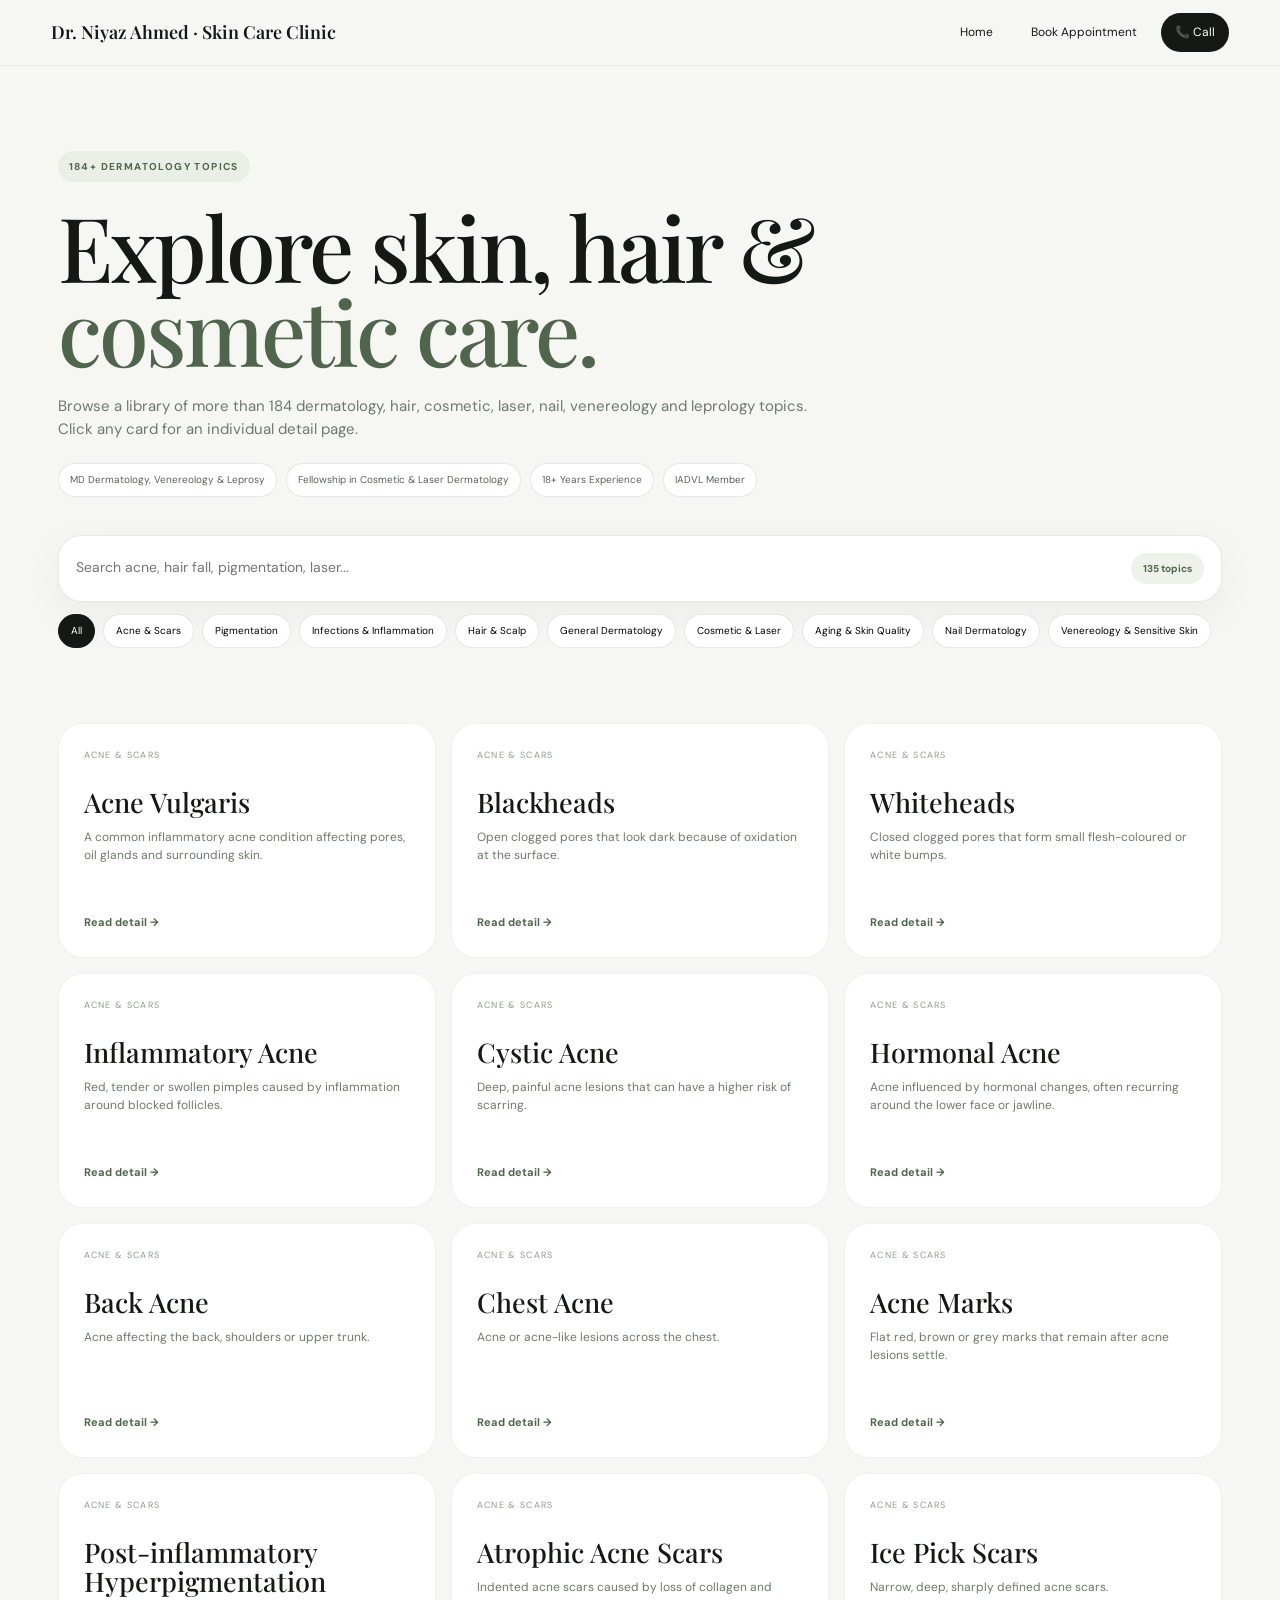
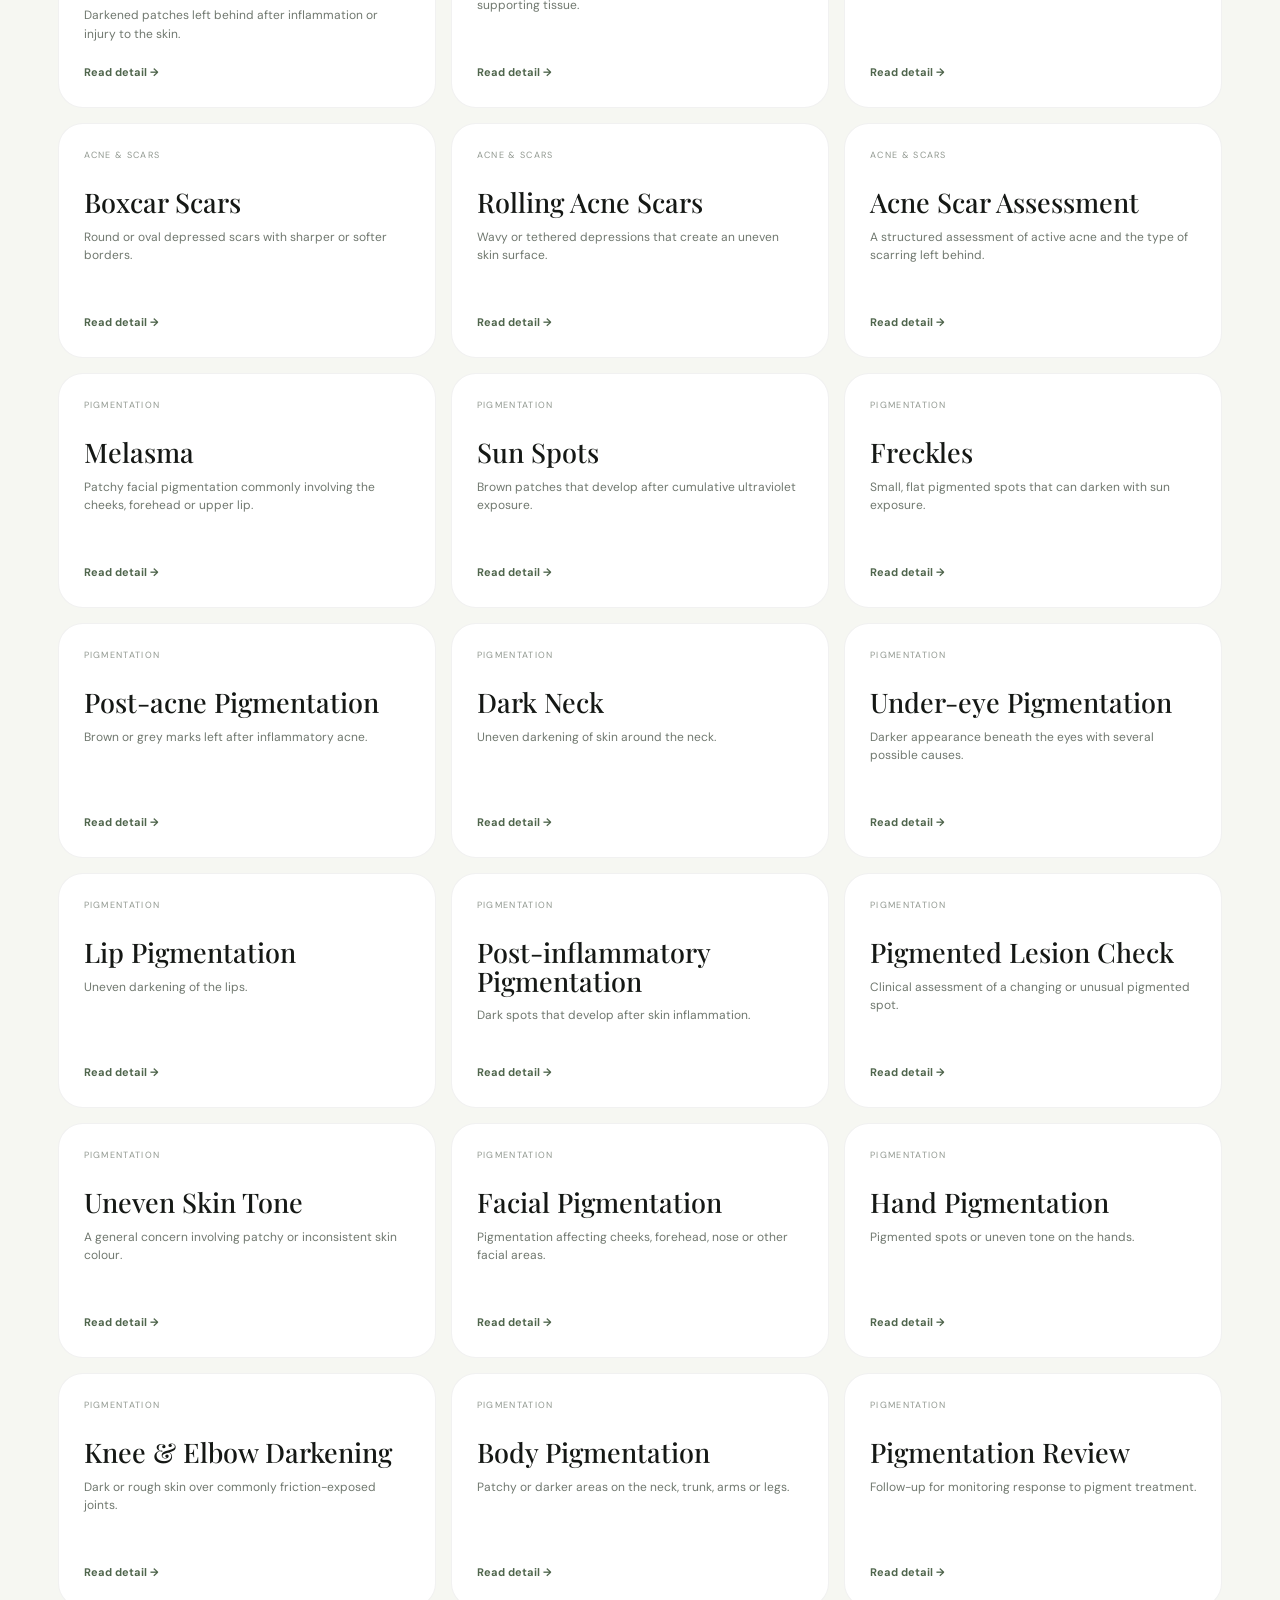
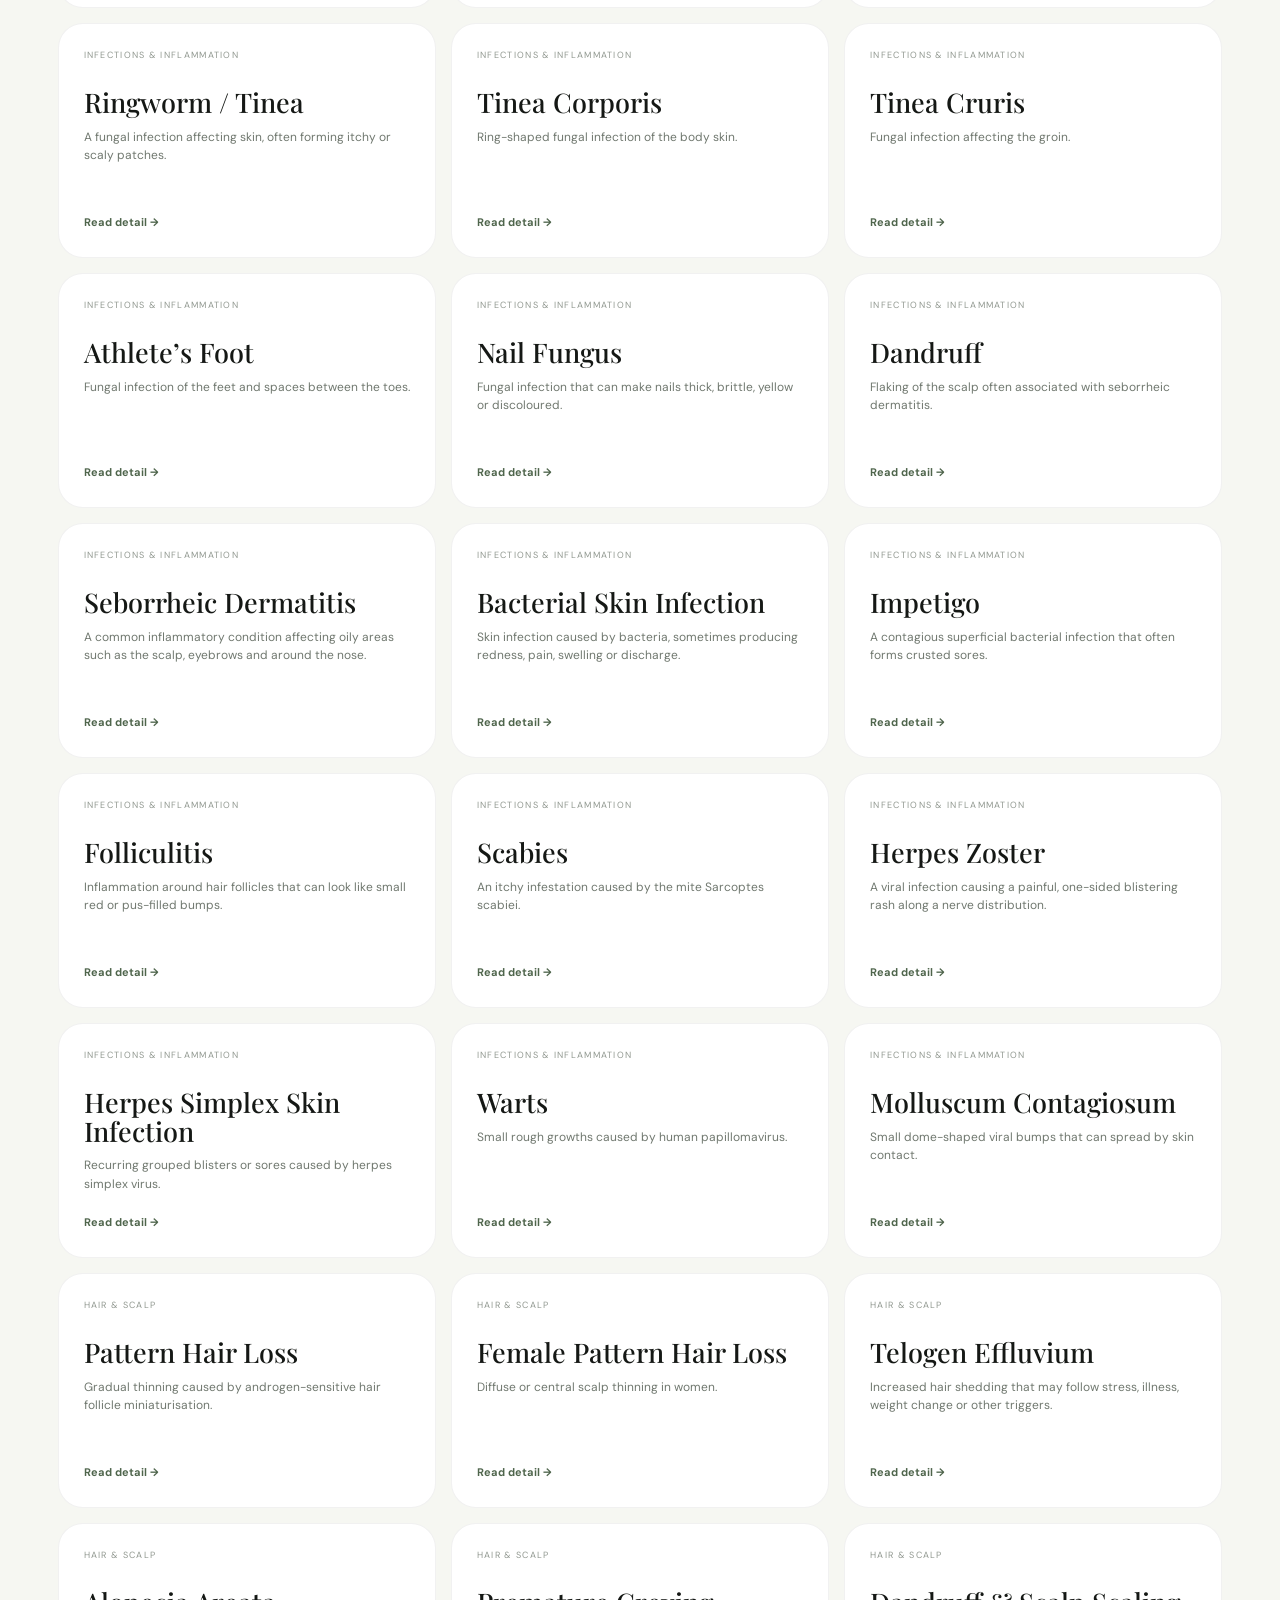
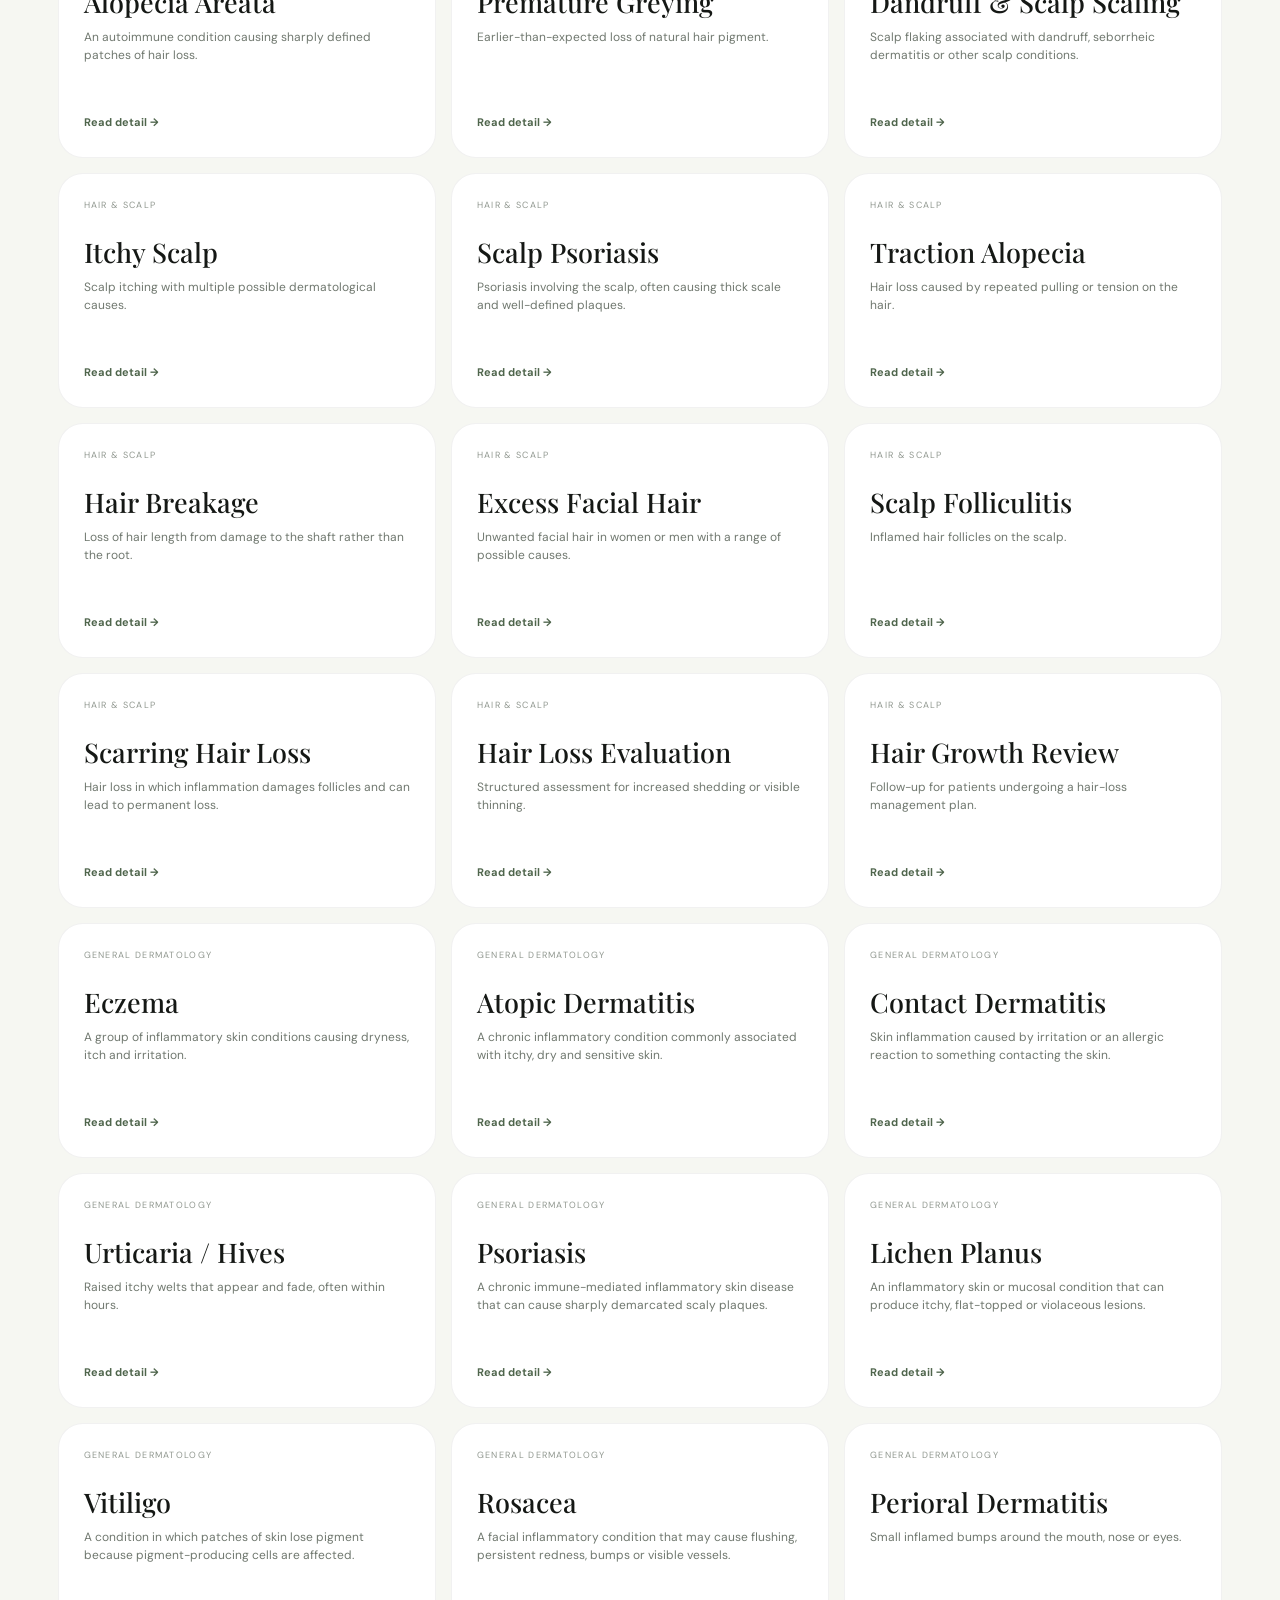
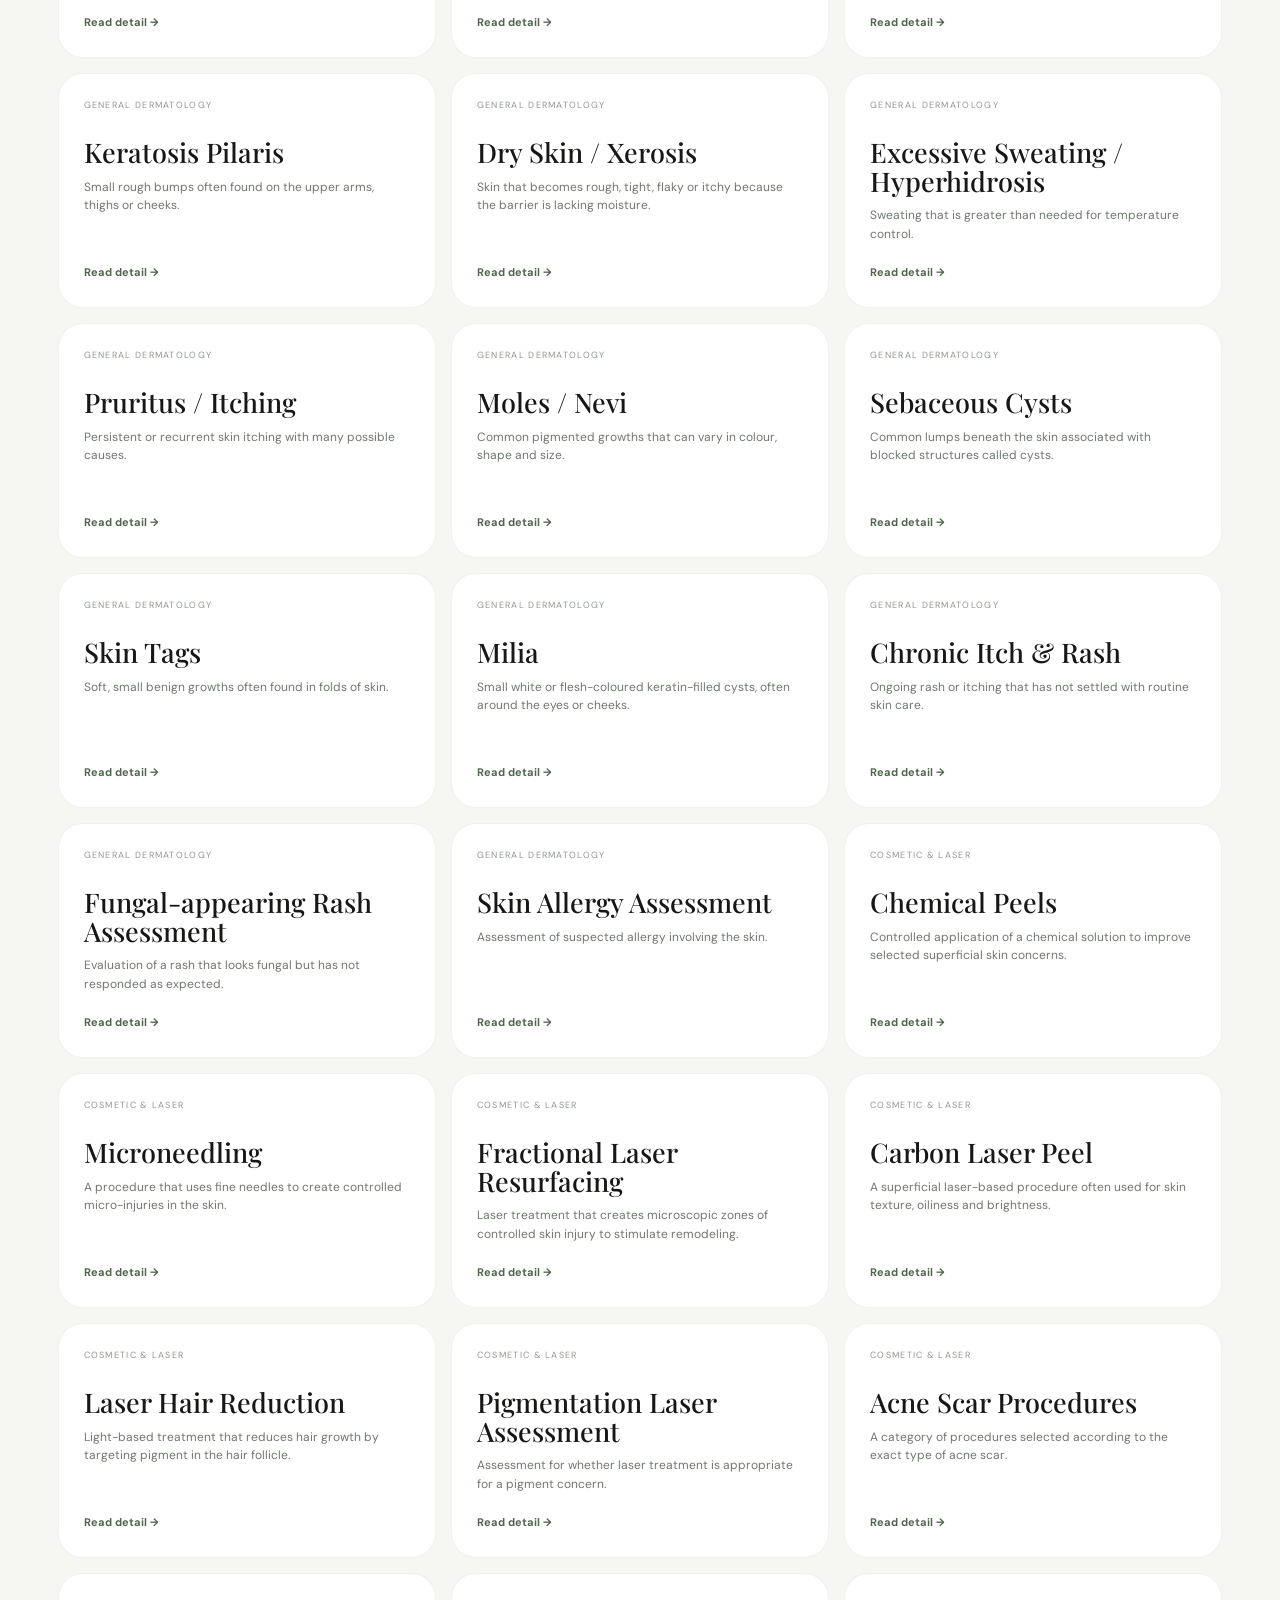
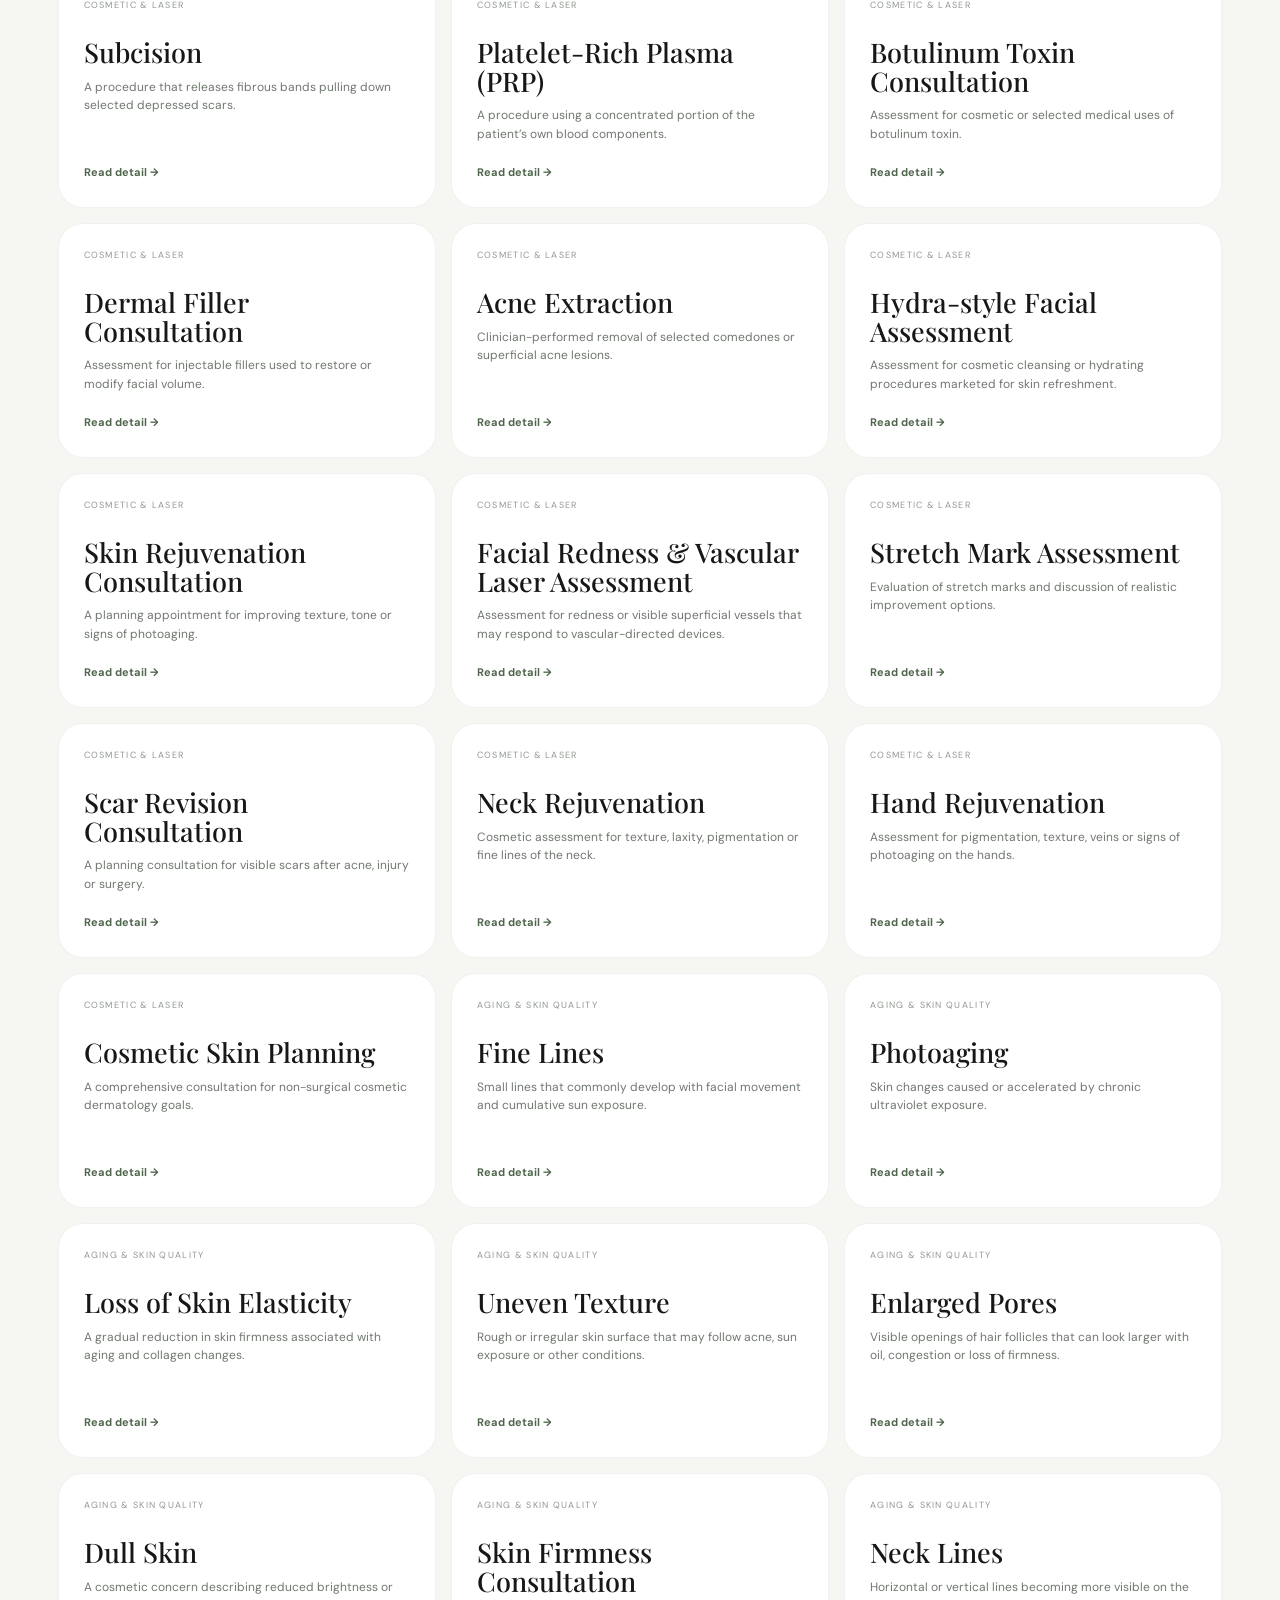
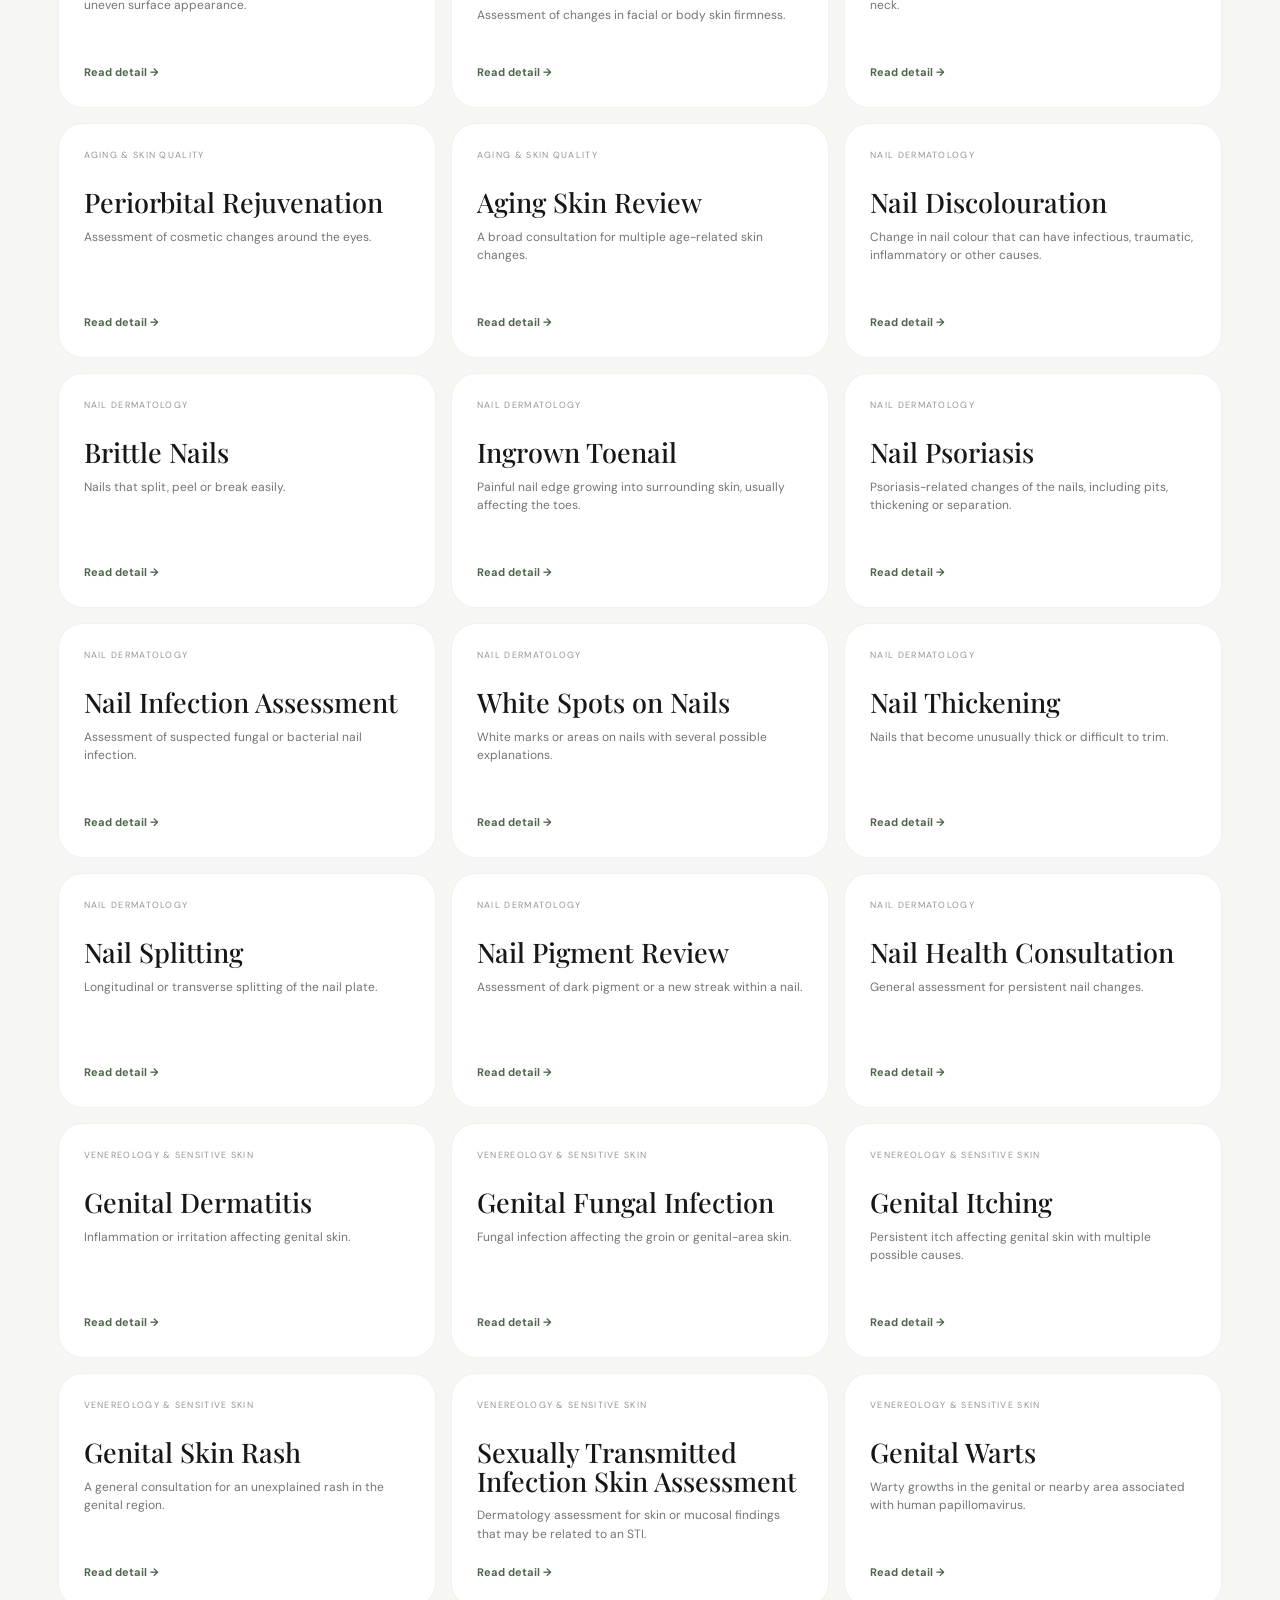
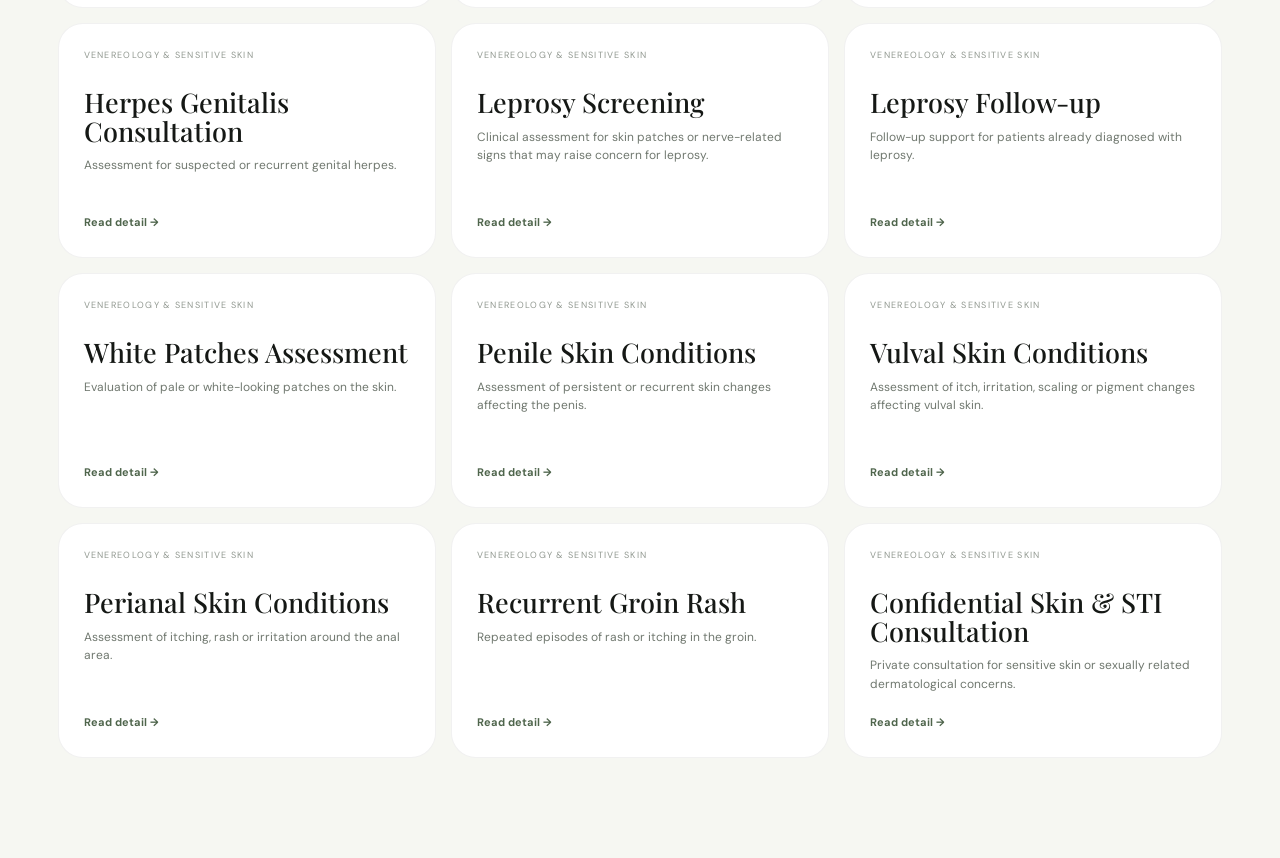
==== commit 60a50249: "Update treatments.html" ====
--- a/treatments.html
+++ b/treatments.html
@@ -4,8 +4,8 @@
 <meta charset="UTF-8">
 <meta name="viewport" content="width=device-width, initial-scale=1.0, viewport-fit=cover">
 <meta name="theme-color" content="#f6f7f2">
-<meta name="description" content="Explore 100+ skin, hair, cosmetic, laser and dermatology care topics from Skin Care Clinic, Seoni.">
-<title>100+ Treatments & Services | Dr. Niyaz Ahmed | Skin Care Clinic Seoni</title>
+<meta name="description" content="Explore 184+ skin, hair, cosmetic, laser and dermatology care topics from Skin Care Clinic, Seoni.">
+<title>184+ Treatments & Services | Dr. Niyaz Ahmed | Skin Care Clinic Seoni</title>
 <link rel="preconnect" href="https://fonts.googleapis.com"><link rel="preconnect" href="https://fonts.gstatic.com" crossorigin>
 <link href="https://fonts.googleapis.com/css2?family=DM+Sans:wght@400;500;600;700&family=Playfair+Display:wght@500;600;700&display=swap" rel="stylesheet">
 <style>
@@ -17,7 +17,7 @@
 <header class="top"><div class="nav"><a class="brand" href="index.html">Dr. Niyaz Ahmed · Skin Care Clinic</a><div class="navlinks"><a href="index.html">Home</a><a href="index.html#appointment">Book Appointment</a><a class="call" href="tel:+919303214285">📞 Call</a></div></div></header>
 <main>
 <div id="listing">
-<section class="hero"><div class="container"><div class="eyebrow">100+ dermatology topics</div><h1>Explore skin, hair & <span>cosmetic care.</span></h1><p>Browse a library of more than 100 dermatology, hair, cosmetic, laser, nail, venereology and leprology topics. Click any card for an individual detail page.</p><div class="meta"><span class="chip">MD Dermatology, Venereology & Leprosy</span><span class="chip">Fellowship in Cosmetic & Laser Dermatology</span><span class="chip">18+ Years Experience</span><span class="chip">IADVL Member</span></div><div class="tool"><input id="search" type="search" placeholder="Search acne, hair fall, pigmentation, laser..." autocomplete="off"><span class="count" id="count">135 topics</span></div><div class="filters" id="filters"></div></div></section>
+<section class="hero"><div class="container"><div class="eyebrow">184+ dermatology topics</div><h1>Explore skin, hair & <span>cosmetic care.</span></h1><p>Browse a library of more than 184 dermatology, hair, cosmetic, laser, nail, venereology and leprology topics. Click any card for an individual detail page.</p><div class="meta"><span class="chip">MD Dermatology, Venereology & Leprosy</span><span class="chip">Fellowship in Cosmetic & Laser Dermatology</span><span class="chip">18+ Years Experience</span><span class="chip">IADVL Member</span></div><div class="tool"><input id="search" type="search" placeholder="Search acne, hair fall, pigmentation, laser..." autocomplete="off"><span class="count" id="count">135 topics</span></div><div class="filters" id="filters"></div></div></section>
 <section class="grid" id="grid"></section><div class="empty" id="empty">No matching topic found. Try another search.</div>
 </div>
 <section class="detailPage" id="detail"><div class="detailShell"><a class="back" href="treatments.html">← Back to all treatments</a><div class="cat" id="dCat" style="margin-top:24px"></div><h1 id="dTitle"></h1><p class="detailIntro" id="dSummary"></p><div class="detailGrid"><div class="detailBox"><h3>What is it?</h3><p id="dDetail"></p></div><div class="detailBox"><h3>How the approach is chosen</h3><p id="dApproach"></p></div></div><div class="detailCta"><a class="btn dark" href="index.html#appointment">📅 Book Appointment</a><a class="btn light" href="tel:+919303214285">📞 Call +91 9303214285</a></div></div><div class="disclaimer">This library is for general educational information. A similar-looking rash, spot or hair problem can have different causes. Diagnosis, treatment choice and procedure suitability are decided after an individual clinical consultation.</div></section>
